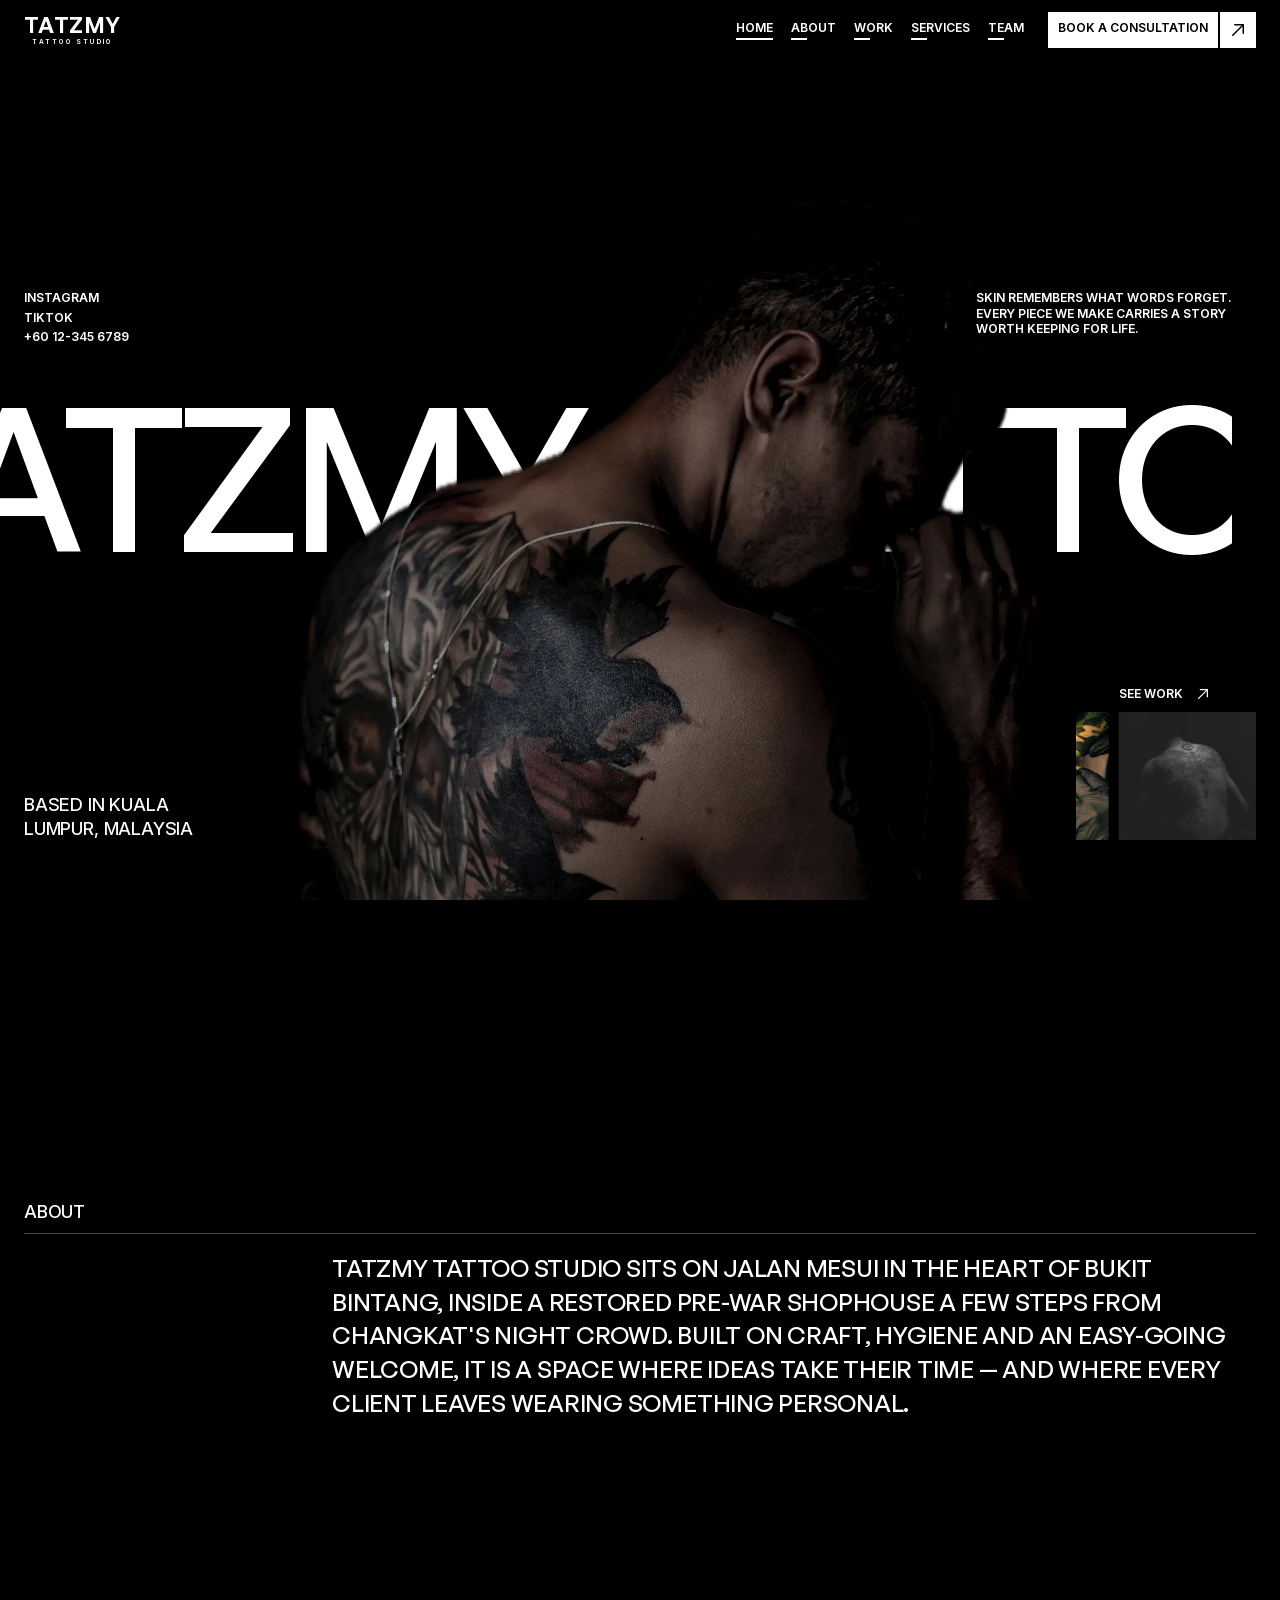
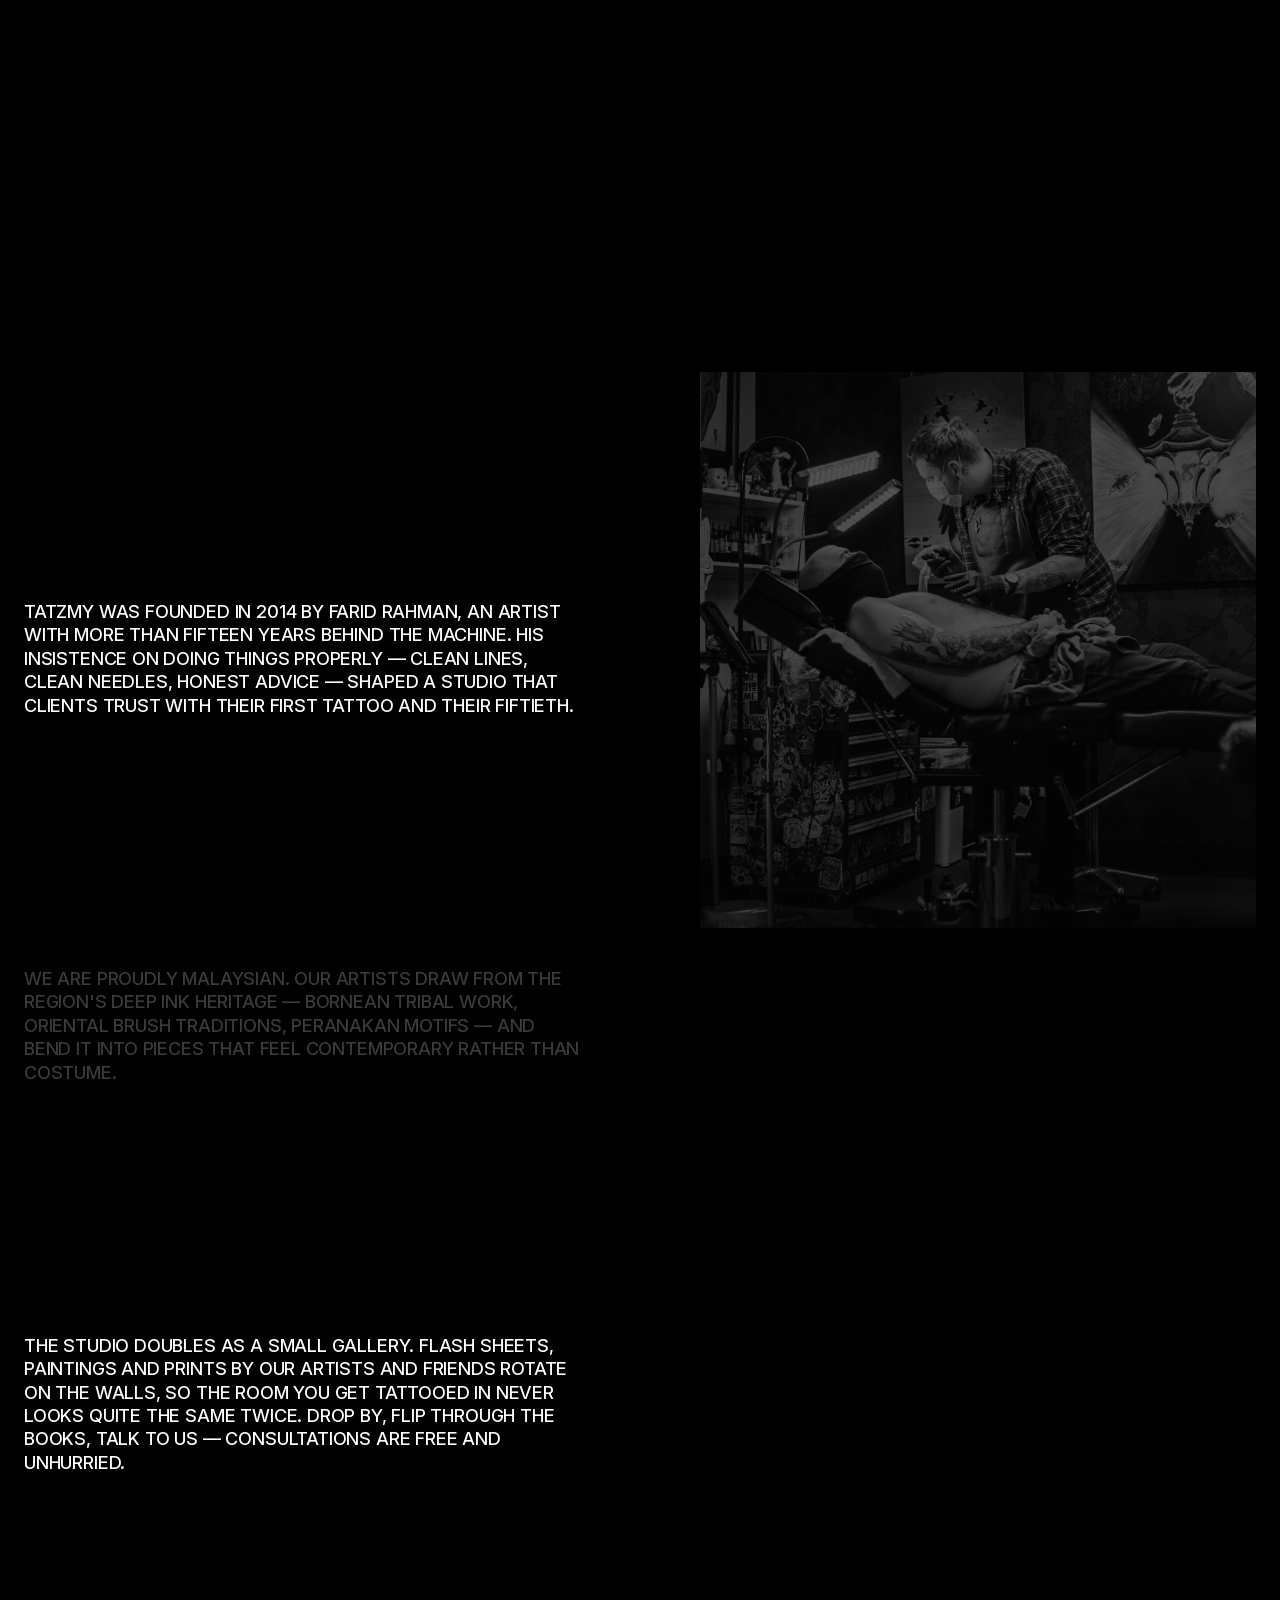
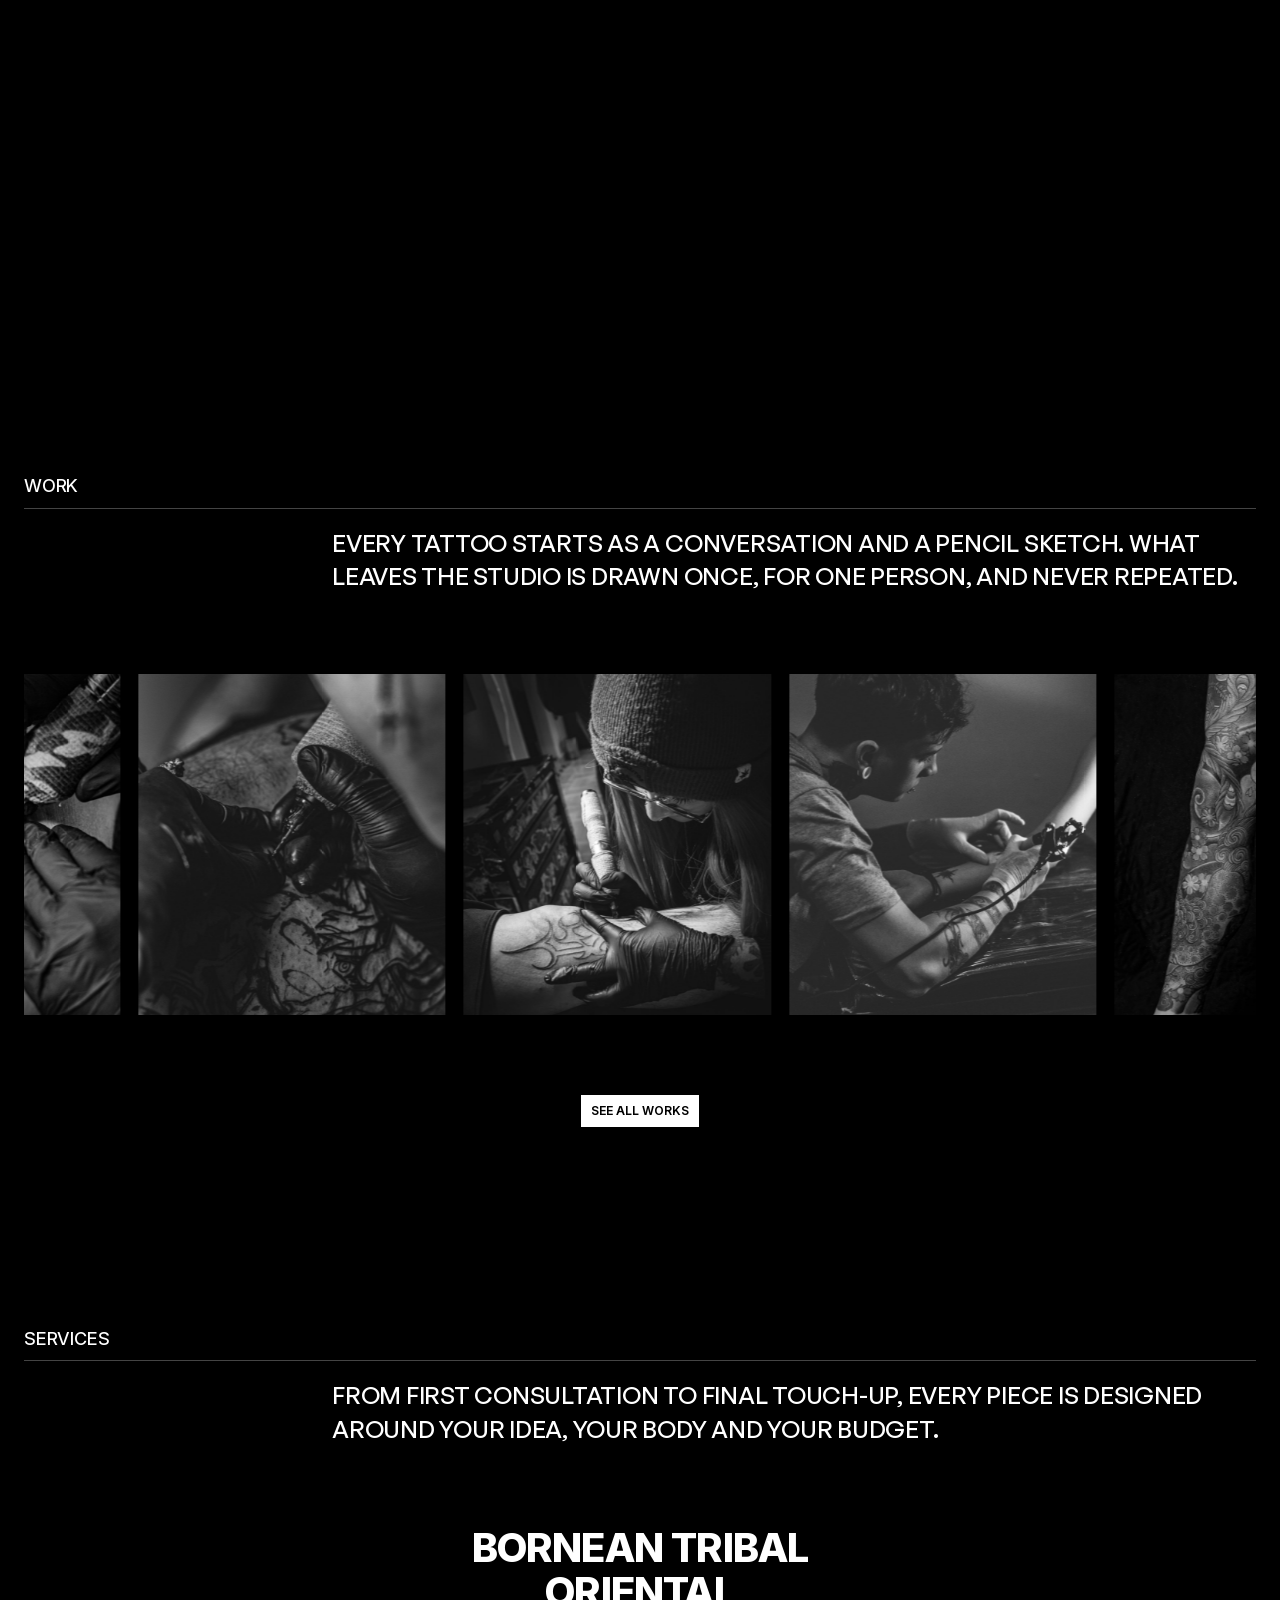
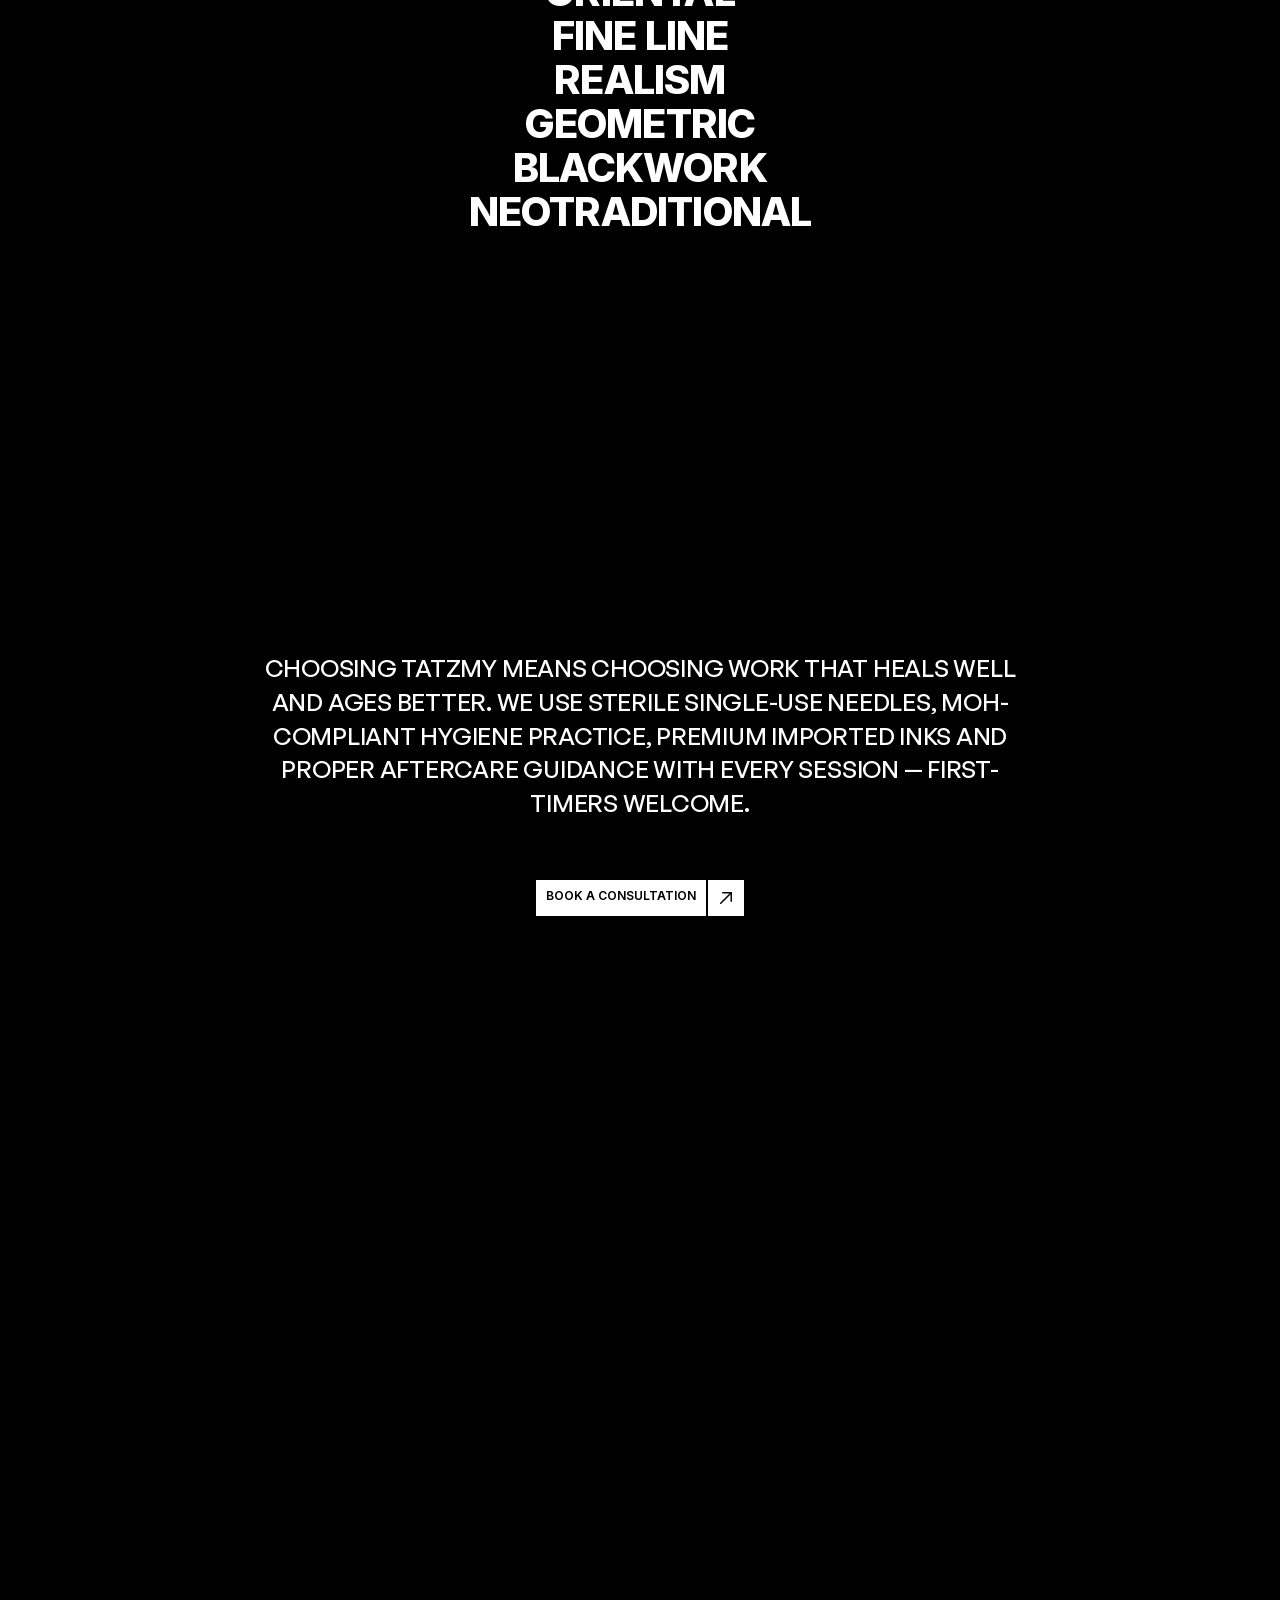
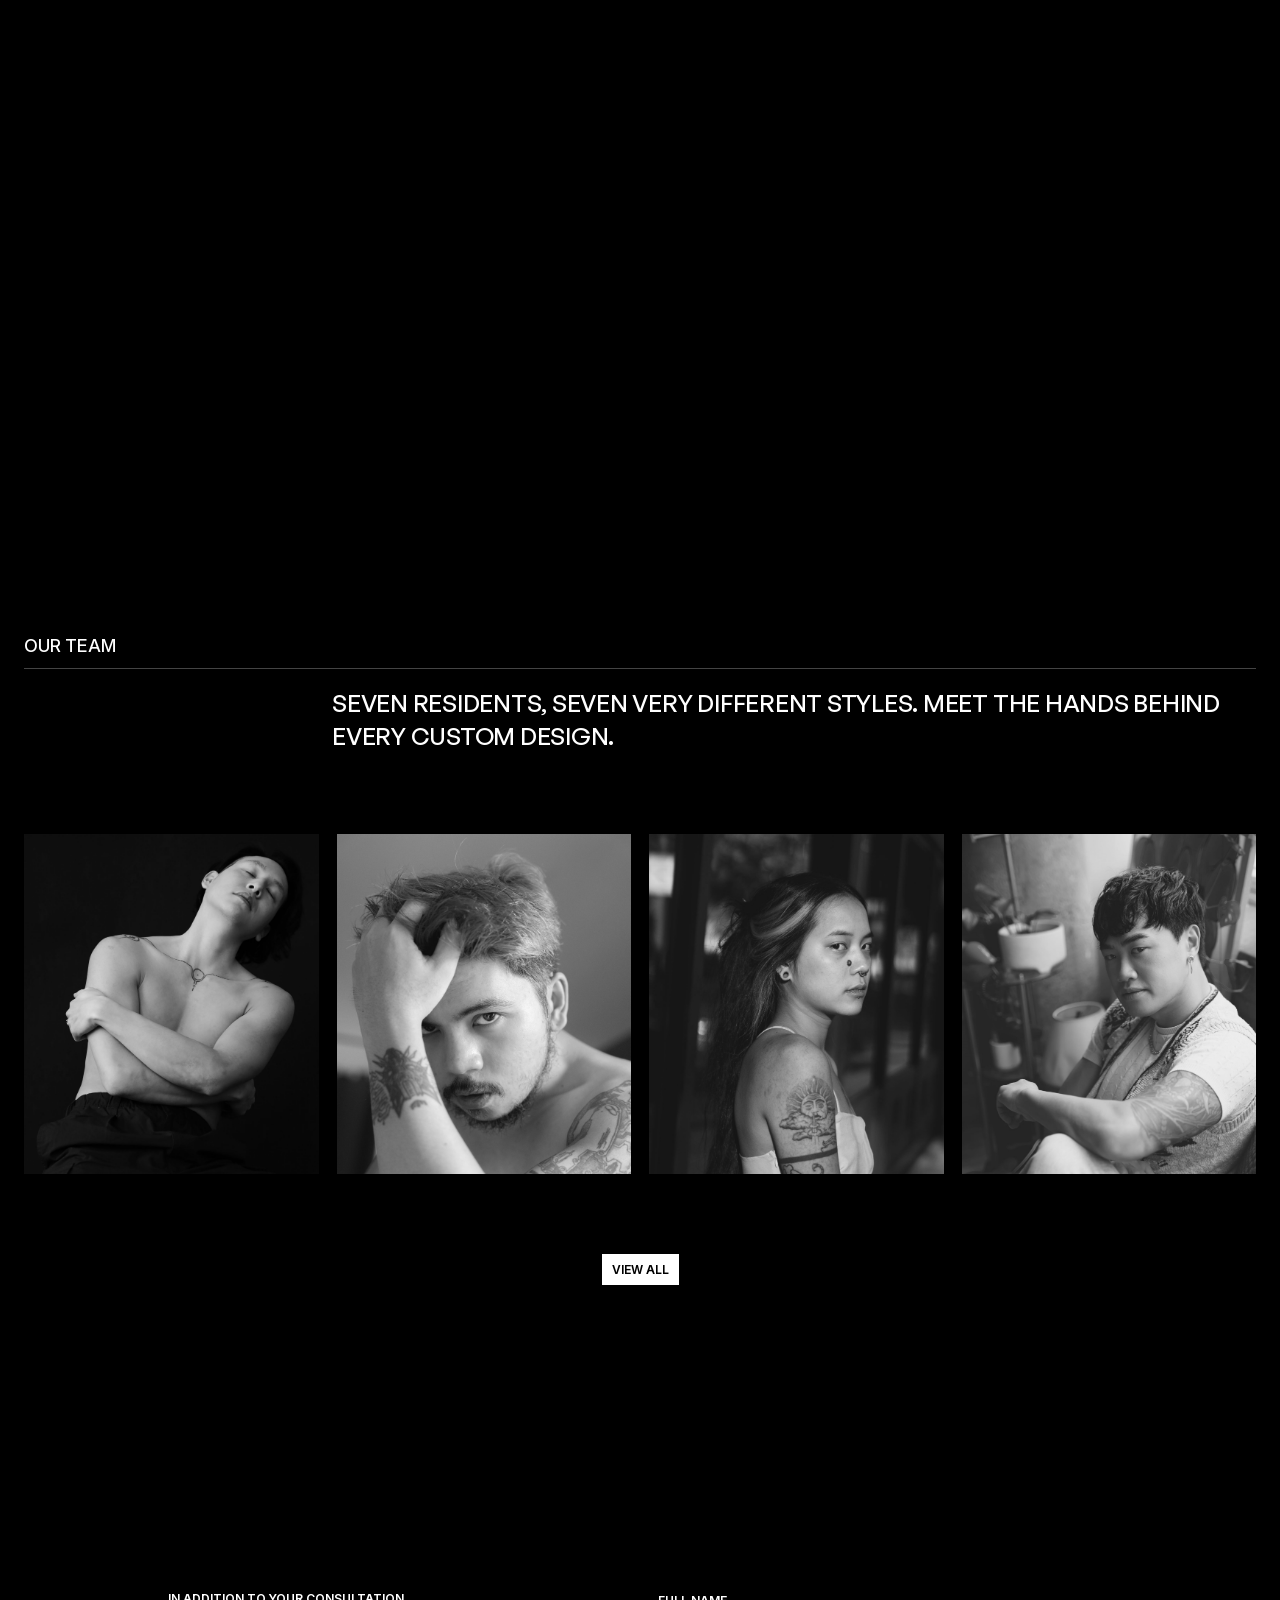
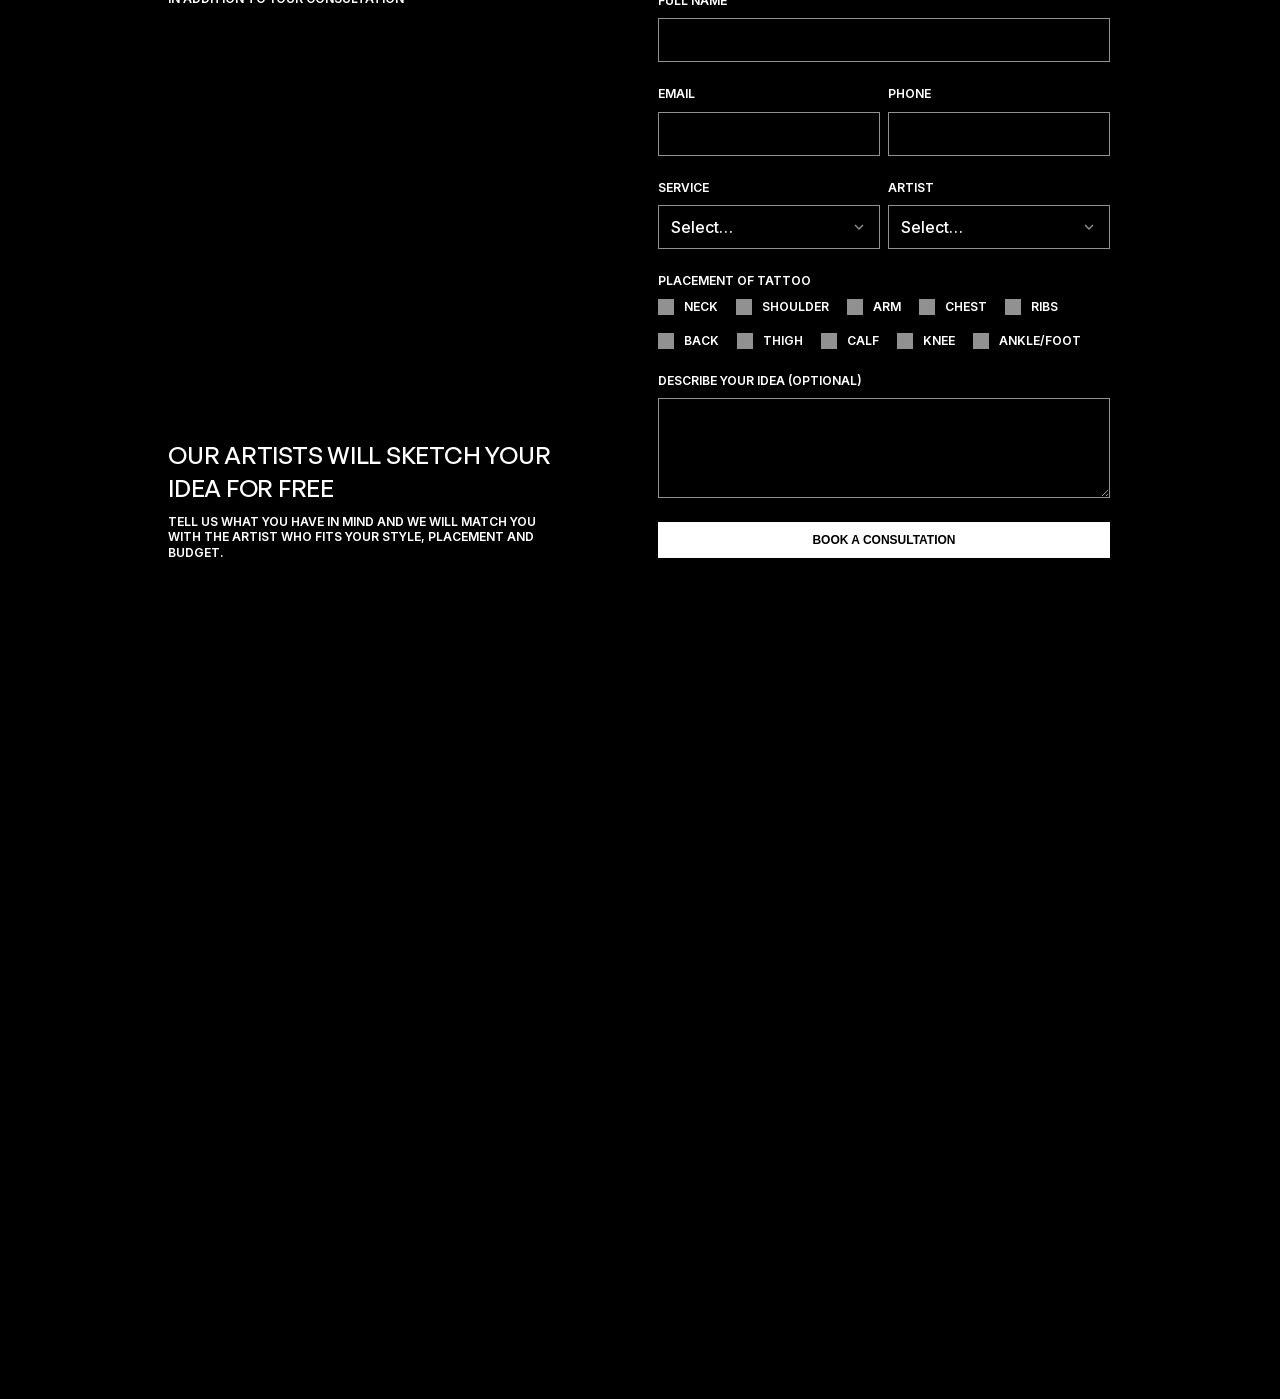
==== index.html @ 271d6418 "TatzMy Tattoo Studio — multi-page static site Dark editorial site for a KL tattoo studio: home with " ====
<!DOCTYPE html>
<html lang="en">
<head>
<meta charset="UTF-8">
<meta name="viewport" content="width=device-width, initial-scale=1">
<title>TatzMy Tattoo Studio — Custom Tattoos in Kuala Lumpur</title>
<meta name="description" content="TatzMy is a custom tattoo studio in Bukit Bintang, Kuala Lumpur. Bornean tribal, oriental, fine line, realism and blackwork by Malaysia's finest artists.">
<link rel="icon" href="data:image/svg+xml,<svg xmlns='http://www.w3.org/2000/svg' viewBox='0 0 32 32'><rect width='32' height='32' fill='black'/><text x='16' y='22' font-family='Arial' font-size='14' font-weight='bold' fill='white' text-anchor='middle'>TZ</text></svg>">
<link rel="stylesheet" href="assets/css/style.css">
</head>
<body>

<header class="site-header">
  <div class="bar"><div class="container">
    <a href="index.html" class="logo " aria-label="TatzMy home"><span class="word">Tatzmy</span><span class="sub">Tattoo Studio</span></a>
    <div class="header-right">
      <nav class="nav-links" aria-label="Main"><a href="index.html" class="nav-link" aria-current="page"><p class="t-label">Home</p><span class="dash"></span></a><a href="index.html#about-section" class="nav-link"><p class="t-label">About</p><span class="dash"></span></a><a href="work.html" class="nav-link"><p class="t-label">Work</p><span class="dash"></span></a><a href="index.html#services-section" class="nav-link"><p class="t-label">Services</p><span class="dash"></span></a><a href="team.html" class="nav-link"><p class="t-label">Team</p><span class="dash"></span></a></nav>
      <a href="index.html#book-consultation" class="btn-pill t-label"><span class="txt">Book a consultation</span><span class="ico"><svg viewBox="0 0 24 24" fill="none" stroke="currentColor" stroke-width="1.5" stroke-linecap="round" stroke-linejoin="round" class="a1"><path d="M17.25 15.25 L17.25 6.75 L8.75 6.75"/><path d="M17 7 L6.75 17.25"/></svg><svg viewBox="0 0 24 24" fill="none" stroke="currentColor" stroke-width="1.5" stroke-linecap="round" stroke-linejoin="round" class="a2"><path d="M17.25 15.25 L17.25 6.75 L8.75 6.75"/><path d="M17 7 L6.75 17.25"/></svg></span></a>
    </div>
    <button class="burger" aria-label="Menu"><span class="l1"></span><span class="l2"></span><span class="l3"></span></button>
  </div></div>
</header>
<div class="mobile-menu">
  <div>
    <div class="group"><p class="t-meta">Menu</p><a class="big" href="index.html">Home</a><a class="big" href="index.html#about-section">About</a><a class="big" href="work.html">Work</a><a class="big" href="index.html#services-section">Services</a><a class="big" href="team.html">Team</a></div>
    <div class="group"><p class="t-meta">Social</p>
      <a class="big" href="https://instagram.com/tatzmy" target="_blank" rel="noopener">Instagram</a>
      <a class="big" href="https://tiktok.com/@tatzmy" target="_blank" rel="noopener">TikTok</a>
      <a class="big" href="https://facebook.com/tatzmy" target="_blank" rel="noopener">Facebook</a>
    </div>
  </div>
  <a href="index.html#book-consultation" class="btn-pill t-label"><span class="txt">Book a consultation</span><span class="ico"><svg viewBox="0 0 24 24" fill="none" stroke="currentColor" stroke-width="1.5" stroke-linecap="round" stroke-linejoin="round" class="a1"><path d="M17.25 15.25 L17.25 6.75 L8.75 6.75"/><path d="M17 7 L6.75 17.25"/></svg><svg viewBox="0 0 24 24" fill="none" stroke="currentColor" stroke-width="1.5" stroke-linecap="round" stroke-linejoin="round" class="a2"><path d="M17.25 15.25 L17.25 6.75 L8.75 6.75"/><path d="M17 7 L6.75 17.25"/></svg></span></a>
</div>
<div class="page">

<div class="intro" aria-hidden="true">
  <div class="curtain"></div>
  <div class="logo-window"><div class="logo-slide">
    <span class="logo"><span class="word">Tatzmy</span><span class="sub">Tattoo Studio</span></span>
  </div></div>
</div>

<header class="hero">
  <div class="container">
    <div class="top-block">
      <div class="top-row">
        <div class="socials">
          <a class="t-label underline-link" href="https://instagram.com/tatzmy" target="_blank" rel="noopener">Instagram</a>
          <a class="t-label underline-link" href="https://tiktok.com/@tatzmy" target="_blank" rel="noopener">TikTok</a>
          <a class="t-label underline-link" href="tel:+60123456789">+60 12-345 6789</a>
        </div>
        <p class="quote t-label">Skin remembers what words forget. Every piece we make carries a story worth keeping for life.</p>
      </div>
      <div class="hero-title ticker" data-marquee data-speed="60">
        <div class="track"><h1 class="t-display">Tatzmy&ensp;tattoo&ensp;studio&ensp;&ensp;</h1></div>
      </div>
    </div>
    <div class="hero-photo"><img src="assets/img/hero-cutout.webp" alt="Full back-piece tattoo by TatzMy Tattoo Studio"></div>
    <div class="bottom-row">
      <p class="based t-body">Based in Kuala Lumpur, Malaysia</p>
      <div class="see-work">
        <a href="work.html" class="lbl t-label">See work <svg viewBox="0 0 24 24" fill="none" stroke="currentColor" stroke-width="1.5" stroke-linecap="round" stroke-linejoin="round" class=""><path d="M17.25 15.25 L17.25 6.75 L8.75 6.75"/><path d="M17 7 L6.75 17.25"/></svg></a>
        <div class="mini-marquee ticker" data-marquee data-speed="40">
          <div class="track"><img src="assets/img/work-01.jpg" alt="Tattoo work by TatzMy artists"><img src="assets/img/work-23.jpg" alt="Tattoo work by TatzMy artists"><img src="assets/img/work-11.jpg" alt="Tattoo work by TatzMy artists"><img src="assets/img/work-22.jpg" alt="Tattoo work by TatzMy artists"></div>
        </div>
      </div>
    </div>
  </div>
</header>

<section class="section about-lead" id="about-section">
  <div class="inner">
    <div class="sec-head appear"><div class="lbl-row"><h2 class="t-body">About</h2></div><div class="sub-row"><p class="t-sub sub">TatzMy Tattoo Studio sits on Jalan Mesui in the heart of Bukit Bintang, inside a restored pre-war shophouse a few steps from Changkat's night crowd. Built on craft, hygiene and an easy-going welcome, it is a space where ideas take their time — and where every client leaves wearing something personal.</p></div></div>
  </div>
</section>

<section class="section about-2">
  <div class="inner">
    <div class="text-col"><p class="t-body">TatzMy was founded in 2014 by Farid Rahman, an artist with more than fifteen years behind the machine. His insistence on doing things properly — clean lines, clean needles, honest advice — shaped a studio that clients trust with their first tattoo and their fiftieth.</p><p class="t-body">We are proudly Malaysian. Our artists draw from the region's deep ink heritage — Bornean tribal work, oriental brush traditions, Peranakan motifs — and bend it into pieces that feel contemporary rather than costume.</p><p class="t-body">The studio doubles as a small gallery. Flash sheets, paintings and prints by our artists and friends rotate on the walls, so the room you get tattooed in never looks quite the same twice. Drop by, flip through the books, talk to us — consultations are free and unhurried.</p></div>
    <div class="img-col"><div class="img-sticky"><div class="frame"><img src="assets/img/studio-neon.jpg" alt="Inside TatzMy studio" loading="lazy"><img src="assets/img/studio-session.jpg" alt="Inside TatzMy studio" loading="lazy"><img src="assets/img/studio-wide.jpg" alt="Inside TatzMy studio" loading="lazy"></div></div></div>
  </div>
</section>

<section class="section work-strip">
  <div class="inner">
    <div class="sec-head appear"><div class="lbl-row"><h2 class="t-body">Work</h2></div><div class="sub-row"><p class="t-sub sub">Every tattoo starts as a conversation and a pencil sketch. What leaves the studio is drawn once, for one person, and never repeated.</p></div></div>
  </div>
  <div class="strip-ticker ticker" data-marquee data-speed="80" data-pause>
    <div class="track"><figure><img src="assets/img/work-01.jpg" alt="Custom tattoo by TatzMy" loading="lazy"></figure><figure><img src="assets/img/work-02.jpg" alt="Custom tattoo by TatzMy" loading="lazy"></figure><figure><img src="assets/img/work-03.jpg" alt="Custom tattoo by TatzMy" loading="lazy"></figure><figure><img src="assets/img/work-11.jpg" alt="Custom tattoo by TatzMy" loading="lazy"></figure><figure><img src="assets/img/work-22.jpg" alt="Custom tattoo by TatzMy" loading="lazy"></figure><figure><img src="assets/img/work-05.jpg" alt="Custom tattoo by TatzMy" loading="lazy"></figure><figure><img src="assets/img/work-12.jpg" alt="Custom tattoo by TatzMy" loading="lazy"></figure><figure><img src="assets/img/work-08.jpg" alt="Custom tattoo by TatzMy" loading="lazy"></figure><figure><img src="assets/img/work-25.jpg" alt="Custom tattoo by TatzMy" loading="lazy"></figure><figure><img src="assets/img/work-20.jpg" alt="Custom tattoo by TatzMy" loading="lazy"></figure></div>
  </div>
  <div class="center-cta appear"><a href="work.html" class="btn-pill t-label"><span class="txt">See all works</span></a></div>
</section>

<section class="section" id="services-section">
  <div class="inner">
    <div class="sec-head appear"><div class="lbl-row"><h2 class="t-body">Services</h2></div><div class="sub-row"><p class="t-sub sub">From first consultation to final touch-up, every piece is designed around your idea, your body and your budget.</p></div></div>
    <div class="services-stack appear"><div class="service-row"><span class="name">Bornean Tribal</span><img class="hover-img" src="assets/img/work-01.jpg" alt="" loading="lazy"></div><div class="service-row"><span class="name">Oriental</span><img class="hover-img" src="assets/img/work-23.jpg" alt="" loading="lazy"></div><div class="service-row"><span class="name">Fine Line</span><img class="hover-img" src="assets/img/work-07.jpg" alt="" loading="lazy"></div><div class="service-row"><span class="name">Realism</span><img class="hover-img" src="assets/img/work-04.jpg" alt="" loading="lazy"></div><div class="service-row"><span class="name">Geometric</span><img class="hover-img" src="assets/img/work-09.jpg" alt="" loading="lazy"></div><div class="service-row"><span class="name">Blackwork</span><img class="hover-img" src="assets/img/work-14.jpg" alt="" loading="lazy"></div><div class="service-row"><span class="name">Neotraditional</span><img class="hover-img" src="assets/img/work-22.jpg" alt="" loading="lazy"></div></div>
  </div>
</section>

<section class="cta-scroll">
  <div class="pin">
    <div class="whiteframe"></div>
    <div class="frame">
      <p class="t-sub">Choosing TatzMy means choosing work that heals well and ages better. We use sterile single-use needles, MOH-compliant hygiene practice, premium imported inks and proper aftercare guidance with every session — first-timers welcome.</p>
      <a href="index.html#book-consultation" class="btn-pill t-label"><span class="txt">Book a consultation</span><span class="ico"><svg viewBox="0 0 24 24" fill="none" stroke="currentColor" stroke-width="1.5" stroke-linecap="round" stroke-linejoin="round" class="a1"><path d="M17.25 15.25 L17.25 6.75 L8.75 6.75"/><path d="M17 7 L6.75 17.25"/></svg><svg viewBox="0 0 24 24" fill="none" stroke="currentColor" stroke-width="1.5" stroke-linecap="round" stroke-linejoin="round" class="a2"><path d="M17.25 15.25 L17.25 6.75 L8.75 6.75"/><path d="M17 7 L6.75 17.25"/></svg></span></a>
    </div>
  </div>
  <div class="cta-trigger"></div>
</section>

<section class="section" style="padding-bottom:140px">
  <div class="inner">
    <div class="sec-head appear"><div class="lbl-row"><h2 class="t-body">Our team</h2></div><div class="sub-row"><p class="t-sub sub">Seven residents, seven very different styles. Meet the hands behind every custom design.</p></div></div>
    <div class="team-home-grid appear"><a href="team/farid/index.html" class="team-card ">
  <span class="ph"><img src="assets/img/portrait-farid.jpg" alt="Farid — tattoo artist at TatzMy" style="object-position:50% 30%" loading="lazy"></span>
  <span class="nm"><p class="t-label">Farid</p><svg viewBox="0 0 24 24" fill="none" stroke="currentColor" stroke-width="1.5" stroke-linecap="round" stroke-linejoin="round" class=""><path d="M17.25 15.25 L17.25 6.75 L8.75 6.75"/><path d="M17 7 L6.75 17.25"/></svg></span>
</a><a href="team/junhao/index.html" class="team-card ">
  <span class="ph"><img src="assets/img/portrait-junhao.jpg" alt="Jun Hao — tattoo artist at TatzMy" style="object-position:50% 28%" loading="lazy"></span>
  <span class="nm"><p class="t-label">Jun Hao</p><svg viewBox="0 0 24 24" fill="none" stroke="currentColor" stroke-width="1.5" stroke-linecap="round" stroke-linejoin="round" class=""><path d="M17.25 15.25 L17.25 6.75 L8.75 6.75"/><path d="M17 7 L6.75 17.25"/></svg></span>
</a><a href="team/aisyah/index.html" class="team-card ">
  <span class="ph"><img src="assets/img/portrait-aisyah.jpg" alt="Aisyah — tattoo artist at TatzMy" style="object-position:50% 25%" loading="lazy"></span>
  <span class="nm"><p class="t-label">Aisyah</p><svg viewBox="0 0 24 24" fill="none" stroke="currentColor" stroke-width="1.5" stroke-linecap="round" stroke-linejoin="round" class=""><path d="M17.25 15.25 L17.25 6.75 L8.75 6.75"/><path d="M17 7 L6.75 17.25"/></svg></span>
</a><a href="team/weiming/index.html" class="team-card ">
  <span class="ph"><img src="assets/img/portrait-weiming.jpg" alt="Wei Ming — tattoo artist at TatzMy" style="object-position:50% 30%" loading="lazy"></span>
  <span class="nm"><p class="t-label">Wei Ming</p><svg viewBox="0 0 24 24" fill="none" stroke="currentColor" stroke-width="1.5" stroke-linecap="round" stroke-linejoin="round" class=""><path d="M17.25 15.25 L17.25 6.75 L8.75 6.75"/><path d="M17 7 L6.75 17.25"/></svg></span>
</a></div>
    <div class="center-cta appear"><a href="team.html" class="btn-pill t-label"><span class="txt">View all</span></a></div>
  </div>
</section>


<section class="section booking" id="book-consultation">
  <div class="bgvid"><video autoplay muted loop playsinline src="assets/video/booking.mp4"></video></div>
  <div class="panel">
    <div class="content">
      <video autoplay muted loop playsinline src="assets/video/booking.mp4"></video>
      <div class="txt">
        <p class="t-label">In addition to your consultation</p>
        <div class="bottom">
          <p class="t-sub">Our artists will sketch your idea for free</p>
          <p class="t-label">Tell us what you have in mind and we will match you with the artist who fits your style, placement and budget.</p>
        </div>
      </div>
    </div>
    <form novalidate>
      <div class="fld"><label class="t-label" for="f-name">Full name</label>
        <input id="f-name" type="text" name="name" required></div>
      <div class="row2">
        <div class="fld"><label class="t-label" for="f-email">Email</label>
          <input id="f-email" type="email" name="email" required></div>
        <div class="fld"><label class="t-label" for="f-phone">Phone</label>
          <input id="f-phone" type="tel" name="phone" required></div>
      </div>
      <div class="row2">
        <div class="fld"><label class="t-label" for="f-service">Service</label>
          <select id="f-service" name="service" required>
            <option value="" disabled selected>Select…</option><option>Bornean Tribal</option><option>Oriental</option><option>Fine Line</option><option>Realism</option><option>Geometric</option><option>Blackwork</option><option>Neotraditional</option>
          </select></div>
        <div class="fld"><label class="t-label" for="f-artist">Artist</label>
          <select id="f-artist" name="artist">
            <option value="" disabled selected>Select…</option><option>Farid</option><option>Jun Hao</option><option>Aisyah</option><option>Wei Ming</option><option>Danial</option><option>Mei Lin</option><option>Arjun</option>
          </select></div>
      </div>
      <div class="fld"><span class="t-label">Placement of tattoo</span>
        <div class="chips"><label class="t-label"><input type="checkbox" name="placement" value="Neck">Neck</label><label class="t-label"><input type="checkbox" name="placement" value="Shoulder">Shoulder</label><label class="t-label"><input type="checkbox" name="placement" value="Arm">Arm</label><label class="t-label"><input type="checkbox" name="placement" value="Chest">Chest</label><label class="t-label"><input type="checkbox" name="placement" value="Ribs">Ribs</label><label class="t-label"><input type="checkbox" name="placement" value="Back">Back</label><label class="t-label"><input type="checkbox" name="placement" value="Thigh">Thigh</label><label class="t-label"><input type="checkbox" name="placement" value="Calf">Calf</label><label class="t-label"><input type="checkbox" name="placement" value="Knee">Knee</label><label class="t-label"><input type="checkbox" name="placement" value="Ankle/Foot">Ankle/Foot</label></div></div>
      <div class="fld"><label class="t-label" for="f-idea">Describe your idea (optional)</label>
        <textarea id="f-idea" name="idea"></textarea></div>
      <div class="hp" aria-hidden="true"><input type="text" name="website" tabindex="-1" autocomplete="off"></div>
      <button type="submit" class="t-label">Book a consultation</button>
    </form>
  </div>
</section>

</div>

<footer class="site-footer">
  <div class="container">
    <div class="footer-cols">
      <div class="footer-col"><p class="t-meta">Navigation</p><div class="links">
        <a href="index.html" class="t-label underline-link">Home</a>
        <a href="index.html#about-section" class="t-label underline-link">About</a>
        <a href="work.html" class="t-label underline-link">Work</a>
        <a href="index.html#services-section" class="t-label underline-link">Services</a>
        <a href="team.html" class="t-label underline-link">Team</a>
        <a href="404.html" class="t-label underline-link">404</a>
      </div></div>
      <div class="footer-col"><p class="t-meta">Social media</p><div class="links">
        <a href="https://instagram.com/tatzmy" class="t-label underline-link" target="_blank" rel="noopener">Instagram</a>
        <a href="https://tiktok.com/@tatzmy" class="t-label underline-link" target="_blank" rel="noopener">TikTok</a>
        <a href="https://facebook.com/tatzmy" class="t-label underline-link" target="_blank" rel="noopener">Facebook</a>
      </div></div>
      <div class="footer-col"><p class="t-meta">Contact</p><div class="links">
        <a href="mailto:hello@tatzmy.my" class="t-label underline-link">hello@tatzmy.my</a>
        <a href="tel:+60123456789" class="t-label underline-link">+60 12-345 6789</a>
        <a href="https://maps.google.com/?q=Jalan+Mesui+Bukit+Bintang+Kuala+Lumpur" class="t-label underline-link" target="_blank" rel="noopener">Find the studio</a>
      </div></div>
      <div class="footer-col"><p class="t-meta">Take a seat</p>
        <a href="index.html#book-consultation" class="btn-pill t-label"><span class="txt">Book a consultation</span><span class="ico"><svg viewBox="0 0 24 24" fill="none" stroke="currentColor" stroke-width="1.5" stroke-linecap="round" stroke-linejoin="round" class="a1"><path d="M17.25 15.25 L17.25 6.75 L8.75 6.75"/><path d="M17 7 L6.75 17.25"/></svg><svg viewBox="0 0 24 24" fill="none" stroke="currentColor" stroke-width="1.5" stroke-linecap="round" stroke-linejoin="round" class="a2"><path d="M17.25 15.25 L17.25 6.75 L8.75 6.75"/><path d="M17 7 L6.75 17.25"/></svg></span></a>
      </div>
    </div>
    <div class="footer-logo-ticker ticker" data-marquee data-speed="70">
      <div class="track"><h1 class="t-display">Tatzmy&ensp;tattoo&ensp;studio&ensp;—&ensp;</h1></div>
    </div>
    <div class="footer-meta">
      <div class="col"><p class="t-meta">Tatzmy 2026&copy;</p><p class="t-meta">All rights reserved</p></div>
      <div class="col"><p class="t-meta">Custom tattoos&nbsp;&middot;&nbsp;Walk-ins by luck, bookings by design</p></div>
      <p class="t-meta addr">12-2, Jalan Mesui,<br>Bukit Bintang,<br>50200 Kuala Lumpur</p>
    </div>
  </div>
</footer>
<script src="assets/js/main.js"></script>
</body>
</html>
---- assets/css/style.css ----
/* ============================================================
   TATZMY TATTOO STUDIO — design system
   Monochrome editorial system: #000 canvas, #fff type,
   General Sans (display) + Inter (labels/body).
   Breakpoints: desktop ≥1200 / tablet 810–1199.98 / phone ≤809.98
   ============================================================ */

/* ---------- fonts ---------- */
@font-face {
  font-family: 'General Sans';
  src: url('../fonts/GeneralSans-Variable.woff2') format('woff2');
  font-weight: 200 700;
  font-display: swap;
}
@font-face {
  font-family: 'Inter Var';
  src: url('../fonts/InterVariable.woff2') format('woff2');
  font-weight: 100 900;
  font-display: swap;
}

/* ---------- tokens ---------- */
:root {
  --black: #000;
  --white: #fff;
  --grey-border: #444;
  --grey-input: #919191;
  --grey-meta: #6d6d6d;
  --grey-dark-text: #3b3b3b;
  --gutter: 24px;
  --max-w: 1500px;
  --max-w-narrow: 1350px;
  --header-h: 60px;
  --footer-reveal: 674px;
  --ease-spring: cubic-bezier(.22, 1, .36, 1);
  --ease-overshoot: cubic-bezier(1, -0.1, 0, 1.26);
}

* { box-sizing: border-box; margin: 0; padding: 0; }
html { scrollbar-width: none; }
html::-webkit-scrollbar { display: none; }
html, body { background: var(--black); }
body {
  font-family: 'Inter Var', 'Inter', sans-serif;
  color: var(--white);
  -webkit-font-smoothing: antialiased;
  overflow-x: clip;
}
img, video { display: block; max-width: 100%; }
a { color: inherit; text-decoration: none; }
ul { list-style: none; }
::selection { background: var(--white); color: var(--black); }

/* page wrapper: sections ride above the fixed footer */
.page {
  position: relative;
  z-index: 1;
  background: var(--black);
  display: flex;
  flex-direction: column;
  min-height: 100vh;
  padding-bottom: var(--footer-reveal);
}
@media (max-width: 809.98px) { .page { padding-bottom: 0; } }

/* ---------- type presets ---------- */
.t-display {            /* giant ticker wordmark */
  font-family: 'General Sans', sans-serif;
  font-weight: 500;
  font-size: 200px;
  line-height: 1.1;
  letter-spacing: -0.05em;
  text-transform: uppercase;
  color: var(--white);
  white-space: nowrap;
}
.t-hero {               /* page-title h2: Work / Team / artist name */
  font-family: 'General Sans', sans-serif;
  font-weight: 500;
  font-size: 180px;
  line-height: 1.1;
  letter-spacing: -0.05em;
  text-transform: uppercase;
  text-align: center;
  color: var(--white);
}
.t-label {              /* 12px micro label — nav, buttons, form labels */
  font-size: 12px;
  line-height: 1.3;
  font-weight: 620;
  font-variation-settings: 'opsz' 18;
  letter-spacing: 0;
  text-transform: uppercase;
}
.t-body {               /* 18px uppercase body */
  font-size: 18px;
  line-height: 1.3;
  font-weight: 480;
  letter-spacing: -0.01em;
  text-transform: uppercase;
}
.t-sub {                /* 24px General Sans subhead */
  font-family: 'General Sans', sans-serif;
  font-weight: 500;
  font-size: 24px;
  line-height: 1.4;
  letter-spacing: -0.01em;
  text-transform: uppercase;
}
.t-section {            /* 40px Inter 800 section heading */
  font-size: 40px;
  line-height: 1;
  font-weight: 800;
  font-variation-settings: 'opsz' 18;
  letter-spacing: -0.02em;
  text-transform: uppercase;
}
.t-meta {               /* 10px grey fine print */
  font-size: 10px;
  line-height: 1.3;
  font-weight: 620;
  text-transform: uppercase;
  color: var(--grey-meta);
}
@media (max-width: 1199.98px) {
  .t-display { font-size: 140px; }
  .t-hero { font-size: 128px; }
  .t-label { line-height: 1.2; }
  .t-body { font-size: 16px; }
  .t-sub { font-size: 22px; }
  .t-section { font-size: 32px; }
}
@media (max-width: 809.98px) {
  .t-display { font-size: 108px; }
  .t-hero { font-size: 60px; }
  .t-label { font-size: 10px; line-height: 1.2; }
  .t-body { font-size: 14px; }
  .t-sub { font-size: 16px; }
  .t-section { font-size: 28px; }
}

/* ============================================================
   HEADER
   ============================================================ */
.site-header {
  position: fixed;
  top: 0; left: 0;
  width: 100%;
  z-index: 5;
  mix-blend-mode: difference;
  opacity: 0;
  transform: translateY(-92px);
  animation: header-in 1.4s var(--ease-spring) 0.4s forwards;
}
@keyframes header-in { to { opacity: 1; transform: translateY(0); } }
.site-header .bar {
  height: var(--header-h);
  display: flex;
  align-items: center;
}
.site-header .container {
  width: 100%;
  max-width: var(--max-w);
  margin: 0 auto;
  padding: 0 var(--gutter);
  display: flex;
  align-items: center;
  justify-content: space-between;
  gap: 24px;
}

/* logo — pure text wordmark */
.logo {
  display: flex;
  flex-direction: column;
  align-items: center;
  line-height: 1;
  color: var(--white);
  flex-shrink: 0;
}
.logo .word {
  font-family: 'General Sans', sans-serif;
  font-weight: 600;
  font-size: 22px;
  letter-spacing: 0.02em;
  text-transform: uppercase;
}
.logo .sub {
  font-size: 6.5px;
  font-weight: 640;
  letter-spacing: 0.34em;
  text-transform: uppercase;
  margin-top: 3px;
  white-space: nowrap;
}

.header-right { display: flex; align-items: center; gap: 24px; }
.nav-links { display: flex; align-items: center; gap: 18px; }

/* nav link: label + underline dash that grows on hover */
.nav-link { display: flex; flex-direction: column; cursor: pointer; }
.nav-link p { color: var(--white); }
.nav-link .dash {
  height: 2px; width: 16px;
  margin-top: 2px;
  background: var(--white);
  transition: width 0.45s var(--ease-spring);
}
.nav-link:hover .dash, .nav-link[aria-current] .dash { width: 100%; }

/* CTA pill: white text block + icon block, arrow swaps diagonally */
.btn-pill { display: inline-flex; gap: 2px; cursor: pointer; }
.btn-pill .txt {
  background: var(--white);
  color: var(--black);
  padding: 8px 10px;
}
.btn-pill .ico {
  background: var(--white);
  padding: 6px;
  position: relative;
  overflow: clip;
  display: flex;
}
.btn-pill .ico svg { width: 24px; height: 24px; display: block; color: var(--black); }
.btn-pill .ico .a2 { position: absolute; top: 6px; left: 6px; transform: translate(-30px, 30px); }
.btn-pill .ico .a1, .btn-pill .ico .a2 { transition: transform 0.45s var(--ease-spring); }
.btn-pill:hover .ico .a1 { transform: translate(30px, -30px); }
.btn-pill:hover .ico .a2 { transform: translate(0, 0); }

/* phone header */
.burger { display: none; }
@media (max-width: 809.98px) {
  .site-header { mix-blend-mode: normal; }
  .site-header .bar { background: var(--black); height: 58px; }
  .header-right { display: none; }
  .burger {
    display: block;
    position: relative;
    width: 34px; height: 34px;
    background: none; border: 0; cursor: pointer;
  }
  .burger span {
    position: absolute;
    height: 2px;
    background: var(--white);
    transition: all 0.4s var(--ease-spring);
  }
  .burger .l1 { width: 12px; top: 8px; right: 7px; }
  .burger .l2 { width: 20px; top: 16px; left: 7px; }
  .burger .l3 { width: 12px; bottom: 8px; left: 7px; }
  body.menu-open .burger .l1 { width: 20px; top: 16px; right: 7px; transform: rotate(45deg); }
  body.menu-open .burger .l2 { opacity: 0; }
  body.menu-open .burger .l3 { width: 20px; bottom: 16px; transform: rotate(-45deg); }
}

/* mobile menu panel */
.mobile-menu {
  position: fixed;
  top: 58px; right: 0; bottom: 0;
  width: 100%;
  background: var(--black);
  z-index: 4;
  display: none;
  flex-direction: column;
  justify-content: space-between;
  padding: 40px var(--gutter) 80px;
  transform: translateX(100%);
  transition: transform 0.45s var(--ease-spring);
}
@media (max-width: 809.98px) { .mobile-menu { display: flex; } }
body.menu-open .mobile-menu { transform: translateX(0); }
body.menu-open { overflow: hidden; }
.mobile-menu .group { display: flex; flex-direction: column; gap: 4px; margin-bottom: 24px; }
.mobile-menu .group .t-meta { margin-bottom: 8px; }
.mobile-menu a.big { font-size: 14px; font-weight: 620; text-transform: uppercase; line-height: 1.9; }

/* ============================================================
   INTRO OVERLAY (home only)
   ============================================================ */
.intro {
  position: fixed;
  inset: 0;
  z-index: 6;
  pointer-events: none;
}
.intro .curtain {
  position: absolute;
  inset: 0;
  background: var(--black);
  transition: transform 1s cubic-bezier(.76, 0, .24, 1);
}
.intro.lift .curtain { transform: translateY(-101%); }
.intro .logo-window {
  position: absolute;
  top: 50%; left: 50%;
  transform: translate(-50%, -50%);
  overflow: hidden;
}
.intro .logo-slide { transform: translateY(110%); transition: transform 0.9s var(--ease-spring); }
.intro.reveal .logo-slide { transform: translateY(0); }
.intro.exit .logo-slide { transform: translateY(-110%); transition-timing-function: cubic-bezier(.76, 0, .24, 1); }
.intro .logo .word { font-size: 44px; }
.intro .logo .sub { font-size: 12px; letter-spacing: 0.36em; margin-top: 6px; }

/* ============================================================
   HERO (home) — flat black, giant title ticker, portrait overlap
   ============================================================ */
.hero {
  position: sticky;
  top: 0;
  z-index: 1;
  min-height: 100vh;
  overflow: clip;
  background: var(--black);
  display: flex;
  flex-direction: column;
  justify-content: flex-end;
  align-items: center;
  padding: 160px var(--gutter) 60px;
}
.hero .container {
  position: relative;
  width: 100%;
  max-width: var(--max-w);
  height: 550px;
  display: flex;
  flex-direction: column;
  justify-content: space-between;
}
.hero .top-block { display: flex; flex-direction: column; gap: 20px; }
.hero .top-row {
  position: relative;
  z-index: 2;
  display: flex;
  justify-content: space-between;
  align-items: flex-start;
  gap: 40px;
}
.hero .socials { display: flex; flex-direction: column; gap: 4px; align-items: flex-start; }
.hero .quote { max-width: 280px; text-align: left; }
.hero-title { position: relative; z-index: 1; margin: 0 calc(-1 * var(--gutter)); }
.hero-photo {
  position: absolute;
  z-index: 1;
  pointer-events: none;
  bottom: -129px;
  left: 50%;
  transform: translateX(-50%);
  width: 72%;
  max-width: 1200px;
  height: 859px;
}
.hero-photo img {
  width: 100%; height: 100%;
  object-fit: cover;
  object-position: 50% 18%;
}
.hero .bottom-row {
  position: relative;
  z-index: 2;
  display: flex;
  justify-content: space-between;
  align-items: flex-end;
  gap: 24px;
}
.hero .based { max-width: 220px; }
.see-work { display: flex; flex-direction: column; gap: 8px; align-items: center; }
.see-work .lbl { display: flex; align-items: center; gap: 10px; }
.see-work .lbl svg { width: 20px; height: 20px; }
.see-work .mini-marquee {
  width: 180px;
  height: 128px;
  overflow: hidden;
}
.mini-marquee .track { display: flex; gap: 6px; height: 100%; width: max-content; }
.mini-marquee img { height: 128px; width: 138px; object-fit: cover; }
@media (max-width: 1199.98px) {
  .hero { padding: 120px var(--gutter) 24px; }
  .hero-photo { width: 94%; height: 829px; bottom: -132px; }
}
@media (max-width: 809.98px) {
  .hero { padding: 80px var(--gutter) 60px; justify-content: center; }
  .hero .container { height: auto; gap: 40px; }
  .hero .socials { display: none; }
  .hero .top-row { justify-content: flex-end; }
  .hero .quote { max-width: 234px; }
  .hero-photo { position: relative; inset: auto; transform: none; left: auto; width: 100%; height: 380px; margin: -20px 0; }
  .hero .bottom-row { flex-direction: column; align-items: flex-start; gap: 24px; }
  .see-work .mini-marquee { width: 135px; height: 107px; }
  .mini-marquee img { height: 107px; width: 107px; }
}

/* generic ticker */
.ticker { overflow: hidden; width: 100%; }
.ticker .track { display: flex; gap: 10px; width: max-content; will-change: transform; }

/* ============================================================
   SECTIONS — shared scaffolding
   ============================================================ */
.section {
  position: relative;
  z-index: 1;
  background: var(--black);
  width: 100%;
  padding: 100px var(--gutter);
}
@media (max-width: 809.98px) { .section { padding: 60px var(--gutter); } }
.section > .inner { max-width: var(--max-w); margin: 0 auto; }

/* section heading: bordered label row + right-aligned subhead */
.sec-head { display: flex; flex-direction: column; gap: 18px; margin-bottom: 80px; }
.sec-head .lbl-row {
  width: 100%;
  border-bottom: 1px solid var(--grey-border);
  padding-bottom: 10px;
}
.sec-head .sub-row { display: flex; justify-content: flex-end; }
.sec-head .sub { max-width: 924px; text-align: left; }
@media (max-width: 809.98px) { .sec-head { margin-bottom: 48px; } }

/* scroll-appear */
.appear { opacity: 0; transform: translateY(28px); transition: opacity .8s ease, transform .8s var(--ease-spring); }
.appear.in { opacity: 1; transform: none; }

/* ============================================================
   ABOUT (home)
   ============================================================ */
.about-lead { padding: 0 var(--gutter); }
.about-lead .inner {
  max-width: var(--max-w);
  height: 100vh;
  display: flex;
  flex-direction: column;
  justify-content: center;
}
.about-2 { padding: 0 var(--gutter) 100px; }
.about-2 .inner {
  max-width: var(--max-w-narrow);
  display: flex;
  gap: 120px;
  align-items: stretch;
}
.about-2 .text-col {
  flex: 1;
  display: flex;
  flex-direction: column;
  gap: 250px;
  padding: 400px 0;
}
.about-2 .text-col p { color: var(--grey-dark-text); transition: color 0.5s ease; }
.about-2 .text-col p.lit { color: var(--white); }
.about-2 .img-col { flex: 1; position: relative; }
.about-2 .img-sticky {
  position: sticky;
  top: 0;
  height: 100vh;
  display: flex;
  align-items: center;
}
.about-2 .img-sticky .frame {
  position: relative;
  width: 100%;
  aspect-ratio: 1;
  overflow: hidden;
  background: var(--black);
}
.about-2 .img-sticky img {
  position: absolute; inset: 0;
  width: 100%; height: 100%;
  object-fit: cover;
  filter: grayscale(1);
  opacity: 0;
  transition: opacity 0.5s ease;
}
.about-2 .img-sticky img.on { opacity: 0.35; }
@media (max-width: 809.98px) {
  .about-2 { padding: 0 var(--gutter) 60px; }
  .about-2 .inner { flex-direction: column; gap: 60px; }
  .about-2 .img-col { display: none; }
  .about-2 .text-col { gap: 22px; padding: 0; }
  .about-2 .text-col p { color: var(--white); }
}

/* ============================================================
   WORK STRIP (home) + WORK GRID (/work)
   ============================================================ */
.work-strip .strip-ticker .track { gap: 18px; }
.work-strip figure {
  flex-shrink: 0;
  width: 24vw;
  max-width: 355px;
  aspect-ratio: 0.9;
  overflow: hidden;
}
.work-strip img {
  width: 100%; height: 100%;
  object-fit: cover;
  filter: grayscale(1);
  transition: filter .5s ease;
}
.work-strip figure:hover img { filter: grayscale(0); }
@media (max-width: 809.98px) { .work-strip figure { width: 242px; } }
.center-cta { display: flex; justify-content: center; margin-top: 80px; }

.work-grid {
  display: grid;
  grid-template-columns: repeat(3, minmax(50px, 1fr));
  gap: 0;
}
@media (max-width: 1199.98px) { .work-grid { grid-template-columns: repeat(2, minmax(50px, 1fr)); } }
.work-card {
  position: relative;
  height: 527px;
  overflow: clip;
  display: flex;
  flex-direction: column;
  justify-content: flex-end;
  align-items: center;
  padding-bottom: 18px;
  cursor: pointer;
}
.work-card img {
  position: absolute; inset: 0;
  width: 100%; height: 100%;
  object-fit: cover;
}
.work-card .who {
  position: relative;
  z-index: 1;
  transform: translateY(60px);
  transition: transform .5s var(--ease-spring);
}
.work-card:hover .who { transform: translateY(-42px); }
@media (max-width: 809.98px) {
  .work-card { height: 264px; padding-bottom: 16px; }
  .work-card .who { transform: none; }
  .work-card:hover .who { transform: none; }
}

/* ============================================================
   SERVICES (home)
   ============================================================ */
.services-stack { display: flex; flex-direction: column; width: 100%; }
.service-row {
  position: relative;
  display: flex;
  justify-content: center;
  align-items: center;
  padding: 2px 0;
  cursor: default;
}
.service-row .name {
  position: relative;
  z-index: 1;
  mix-blend-mode: difference;
  font-size: 40px;
  line-height: 1;
  font-weight: 800;
  font-variation-settings: 'opsz' 18;
  letter-spacing: -0.02em;
  text-transform: uppercase;
  text-align: center;
  color: var(--white);
}
.service-row .hover-img {
  position: absolute;
  top: 50%;
  left: 71%;
  transform: translateY(-50%) scale(0.85);
  width: 156px;
  height: 214px;
  object-fit: cover;
  opacity: 0;
  transition: opacity .35s ease, transform .45s var(--ease-spring);
  pointer-events: none;
}
.service-row:hover .hover-img { opacity: 1; transform: translateY(-50%) scale(1); }
@media (max-width: 1199.98px) { .service-row .name { font-size: 32px; } }
@media (max-width: 809.98px) {
  .service-row .name { font-size: 28px; }
  .service-row { padding: 6px 0; }
  .service-row .hover-img { display: none; }
}

/* ============================================================
   CTA scroll section (home)
   ============================================================ */
/* white full-viewport takeover while pinned */
.cta-scroll { position: relative; z-index: 1; background: var(--black); padding: 0; }
.cta-scroll .pin {
  position: sticky;
  top: 0;
  min-height: 100vh;
  overflow: clip;
  display: flex;
  align-items: center;
  justify-content: center;
}
.cta-scroll .whiteframe {
  position: absolute;
  inset: 0;
  background: var(--white);
  opacity: 0;
  transition: opacity .6s cubic-bezier(.44, 0, .56, 1);
}
.cta-scroll .cta-trigger { height: 100vh; width: 100%; background: transparent; }
.cta-scroll .frame {
  position: relative;
  z-index: 1;
  width: 100%;
  max-width: 800px;
  padding: 0 var(--gutter);
  text-align: center;
  display: flex;
  flex-direction: column;
  align-items: center;
  gap: 60px;
}
.cta-scroll .frame .t-sub { transition: color .6s cubic-bezier(.44, 0, .56, 1); }
.cta-scroll .frame .btn-pill .txt,
.cta-scroll .frame .btn-pill .ico { transition: background .6s ease, color .6s ease; }
.cta-scroll.on .whiteframe { opacity: 1; }
.cta-scroll.on .frame .t-sub { color: var(--black); }
.cta-scroll.on .frame .btn-pill .txt,
.cta-scroll.on .frame .btn-pill .ico { background: var(--black); color: var(--white); }
.cta-scroll.on .frame .btn-pill .ico svg { color: var(--white); }

/* ============================================================
   TEAM (home marquee + /team grid + cards)
   ============================================================ */
.team-card {
  position: relative;
  display: flex;
  flex-direction: column;
  justify-content: flex-end;
  align-items: center;
  overflow: clip;
  cursor: pointer;
  height: 400px;
}
.team-card .ph {
  position: absolute; inset: 0;
  filter: grayscale(1);
  transition: filter .5s ease;
}
.team-card .ph img { width: 100%; height: 100%; object-fit: cover; }
.team-card .nm {
  position: relative;
  z-index: 1;
  display: flex;
  align-items: center;
  gap: 2px;
  transform: translateY(40px);
  transition: transform .5s var(--ease-spring);
  padding-bottom: 12px;
}
.team-card .nm svg { width: 16px; height: 16px; }
.team-card:hover .ph { filter: grayscale(0); }
.team-card:hover .nm { transform: translateY(0); }
@media (max-width: 809.98px) {
  .team-card .nm { transform: none; }
  .team-card .ph { filter: grayscale(1); }
}

/* home: 4-up grid, images stay grayscale on hover */
.team-home-grid {
  display: grid;
  grid-template-columns: repeat(4, minmax(50px, 1fr));
  gap: 18px;
}
.team-home-grid .team-card { height: 340px; }
.team-home-grid .team-card:hover .ph { filter: grayscale(1); }
@media (max-width: 1199.98px) {
  .team-home-grid { grid-template-columns: repeat(3, minmax(50px, 1fr)); }
  .team-home-grid .team-card { height: 360px; }
  .team-home-grid .team-card:nth-child(4) { display: none; }
}
@media (max-width: 809.98px) {
  .team-home-grid { display: flex; flex-direction: column; gap: 18px; }
  .team-home-grid .team-card { height: 328px; width: 100%; }
}

.team-grid {
  display: grid;
  grid-template-columns: repeat(3, minmax(50px, 1fr));
  gap: 20px 18px;
}
.team-grid .team-card { height: 400px; }
@media (max-width: 1199.98px) {
  .team-grid { grid-template-columns: repeat(2, minmax(50px, 1fr)); }
  .team-grid .team-card { height: 360px; }
}
@media (max-width: 809.98px) {
  .team-grid { display: flex; flex-direction: column; gap: 18px; }
  .team-grid .team-card { height: 328px; width: 100%; }
}

/* ============================================================
   PAGE HERO (work / team / artist)
   ============================================================ */
.page-hero {
  padding: 140px var(--gutter) 100px;
  display: flex;
  justify-content: center;
}
@media (max-width: 809.98px) { .page-hero { padding: 140px var(--gutter) 60px; } }
.page-hero h2 { opacity: 0; animation: fade-in .6s var(--ease-overshoot) forwards; }
@keyframes fade-in { to { opacity: 1; } }

/* ============================================================
   ARTIST DETAIL
   ============================================================ */
.artist-about .inner {
  max-width: var(--max-w-narrow);
  display: flex;
  gap: 60px;
  align-items: stretch;
}
.artist-about .brief {
  flex: 1 1 0;
  display: flex;
  flex-direction: column;
  justify-content: space-between;
  gap: 40px;
}
.artist-about .brief .bio { display: flex; flex-direction: column; gap: 32px; }
.artist-about .cta-row {
  display: flex;
  justify-content: space-between;
  align-items: center;
  gap: 24px;
}
.artist-about figure {
  flex: 1 1 0;
  height: 500px;
  overflow: hidden;
  position: relative;
}
.artist-about figure img {
  position: absolute; inset: 0;
  width: 100%; height: 100%;
  object-fit: cover;
}
@media (max-width: 809.98px) {
  .artist-about .inner { flex-direction: column; }
  .artist-about figure { width: 100%; flex: none; order: -1; }
}
.artist-work .inner { display: flex; flex-direction: column; gap: 80px; }
.artist-grid {
  display: grid;
  grid-template-columns: repeat(2, minmax(50px, 1fr));
  gap: 0;
}
.artist-grid figure { height: 527px; overflow: hidden; }
.artist-grid img { width: 100%; height: 100%; object-fit: cover; }
@media (max-width: 809.98px) { .artist-grid figure { height: 264px; } }
.prevnext {
  max-width: var(--max-w-narrow);
  margin: 0 auto;
  width: 100%;
  display: flex;
  justify-content: space-between;
  gap: 10px;
  padding: 0 0 0;
}
.underline-link { position: relative; }
.underline-link::after {
  content: '';
  position: absolute;
  left: 0; bottom: -3px;
  height: 1px; width: 0;
  background: var(--white);
  transition: width .4s var(--ease-spring);
}
.underline-link:hover::after { width: 100%; }

/* ============================================================
   BOOKING
   ============================================================ */
.booking {
  min-height: 100vh;
  display: flex;
  align-items: center;
  justify-content: center;
  overflow: clip;
}
.booking .bgvid {
  position: absolute; inset: 0;
  filter: grayscale(1);
}
.booking .bgvid video { width: 100%; height: 100%; object-fit: cover; }
.booking .panel {
  position: relative;
  z-index: 1;
  width: 100%;
  max-width: 1000px;
  display: flex;
  padding: 10px;
  background: rgba(0, 0, 0, 0.8);
  backdrop-filter: blur(20px);
  -webkit-backdrop-filter: blur(20px);
}
.booking .panel .content {
  position: relative;
  flex: 1 1 0;
  align-self: stretch;
  padding: 18px;
  overflow: hidden;
  display: flex;
}
.booking .panel .content video {
  position: absolute; inset: 0;
  width: 100%; height: 100%;
  object-fit: cover;
}
.booking .panel .content .txt {
  position: relative;
  z-index: 2;
  flex: 1;
  display: flex;
  flex-direction: column;
  justify-content: space-between;
  gap: 24px;
}
.booking .panel .content .bottom { display: flex; flex-direction: column; gap: 8px; max-width: 400px; }
.booking form {
  flex: 1 1 0;
  display: flex;
  flex-direction: column;
  gap: 24px;
  padding: 20px;
  overflow: hidden;
}
.booking .fld { display: flex; flex-direction: column; gap: 10px; flex: 1; }
.booking .row2 { display: flex; gap: 8px; }
.booking input[type=text], .booking input[type=email], .booking input[type=tel],
.booking select, .booking textarea {
  height: 44px;
  padding: 12px;
  background: transparent;
  border: 1px solid var(--grey-input);
  color: var(--white);
  font-family: 'Inter Var', sans-serif;
  font-size: 16px;
  font-weight: 500;
  line-height: 1.2;
  border-radius: 0;
  width: 100%;
  appearance: none;
  outline: none;
}
.booking textarea { height: auto; min-height: 100px; resize: vertical; }
.booking ::placeholder { color: var(--white); opacity: 1; }
.booking input:focus, .booking select:focus, .booking textarea:focus { border: 2px solid var(--white); padding: 11px; }
.booking select { background-image: url("data:image/svg+xml,%3Csvg xmlns='http://www.w3.org/2000/svg' width='16' height='16' viewBox='0 0 24 24' fill='none' stroke='%23919191' stroke-width='2'%3E%3Cpath d='M6 9l6 6 6-6'/%3E%3C/svg%3E"); background-repeat: no-repeat; background-position: right 12px center; }
.booking select option { color: var(--black); background: var(--white); }
.booking select:invalid { color: var(--white); }
.chips { display: flex; flex-wrap: wrap; gap: 18px; }
.chips label { display: flex; align-items: center; gap: 10px; cursor: pointer; }
.chips input {
  appearance: none;
  width: 16px; height: 16px;
  background: var(--grey-input);
  border: 0; border-radius: 0;
  cursor: pointer;
  position: relative;
  transition: background .2s ease;
}
.chips input:checked { background: var(--white); }
.chips input:checked::after {
  content: '';
  position: absolute; inset: 2px;
  background: url("data:image/svg+xml,%3Csvg xmlns='http://www.w3.org/2000/svg' viewBox='0 0 24 24' fill='none' stroke='black' stroke-width='3'%3E%3Cpath d='M20 6L9 17l-5-5'/%3E%3C/svg%3E") center/contain no-repeat;
}
.booking button[type=submit] {
  height: 36px;
  background: var(--white);
  color: var(--black);
  border: 0;
  cursor: pointer;
  width: 100%;
  transition: opacity .25s ease;
}
.booking button[type=submit]:hover { opacity: .85; }
.hp { position: absolute; transform: scale(0); }
@media (max-width: 809.98px) {
  .booking .panel { flex-direction: column; }
  .booking .panel .content { height: 420px; flex: none; }
}

/* ============================================================
   FOOTER — fixed reveal
   ============================================================ */
.site-footer {
  position: fixed;
  bottom: 0; left: 0;
  width: 100%;
  z-index: 0;
  background: var(--black);
  padding: 120px var(--gutter) 20px;
  display: flex;
  flex-direction: column;
  align-items: center;
  gap: 10px;
  overflow: clip;
}
.site-footer .container {
  width: 100%;
  max-width: var(--max-w);
  display: flex;
  flex-direction: column;
  gap: 80px;
  align-items: center;
}
.footer-cols {
  width: 100%;
  display: flex;
  justify-content: space-between;
  align-items: flex-start;
  gap: 24px;
}
.footer-col { display: flex; flex-direction: column; gap: 18px; }
.footer-col .links { display: flex; flex-direction: column; gap: 8px; align-items: flex-start; }
.footer-logo-ticker { width: 100%; }
.footer-meta {
  width: 100%;
  display: flex;
  justify-content: space-between;
  align-items: flex-end;
  gap: 24px;
}
.footer-meta .col { display: flex; flex-direction: column; gap: 2px; }
.footer-meta .addr { text-align: right; max-width: 220px; }
@media (max-width: 809.98px) {
  .site-footer { position: relative; z-index: 1; padding: 100px var(--gutter) 20px; }
  .footer-cols { flex-direction: column; gap: 24px; }
  .footer-meta { flex-direction: column; align-items: flex-start; gap: 12px; }
  .footer-meta .addr { text-align: left; }
}

/* 404 */
.notfound { min-height: 72vh; display: flex; flex-direction: column; align-items: center; justify-content: center; gap: 32px; padding: 140px var(--gutter) 100px; }
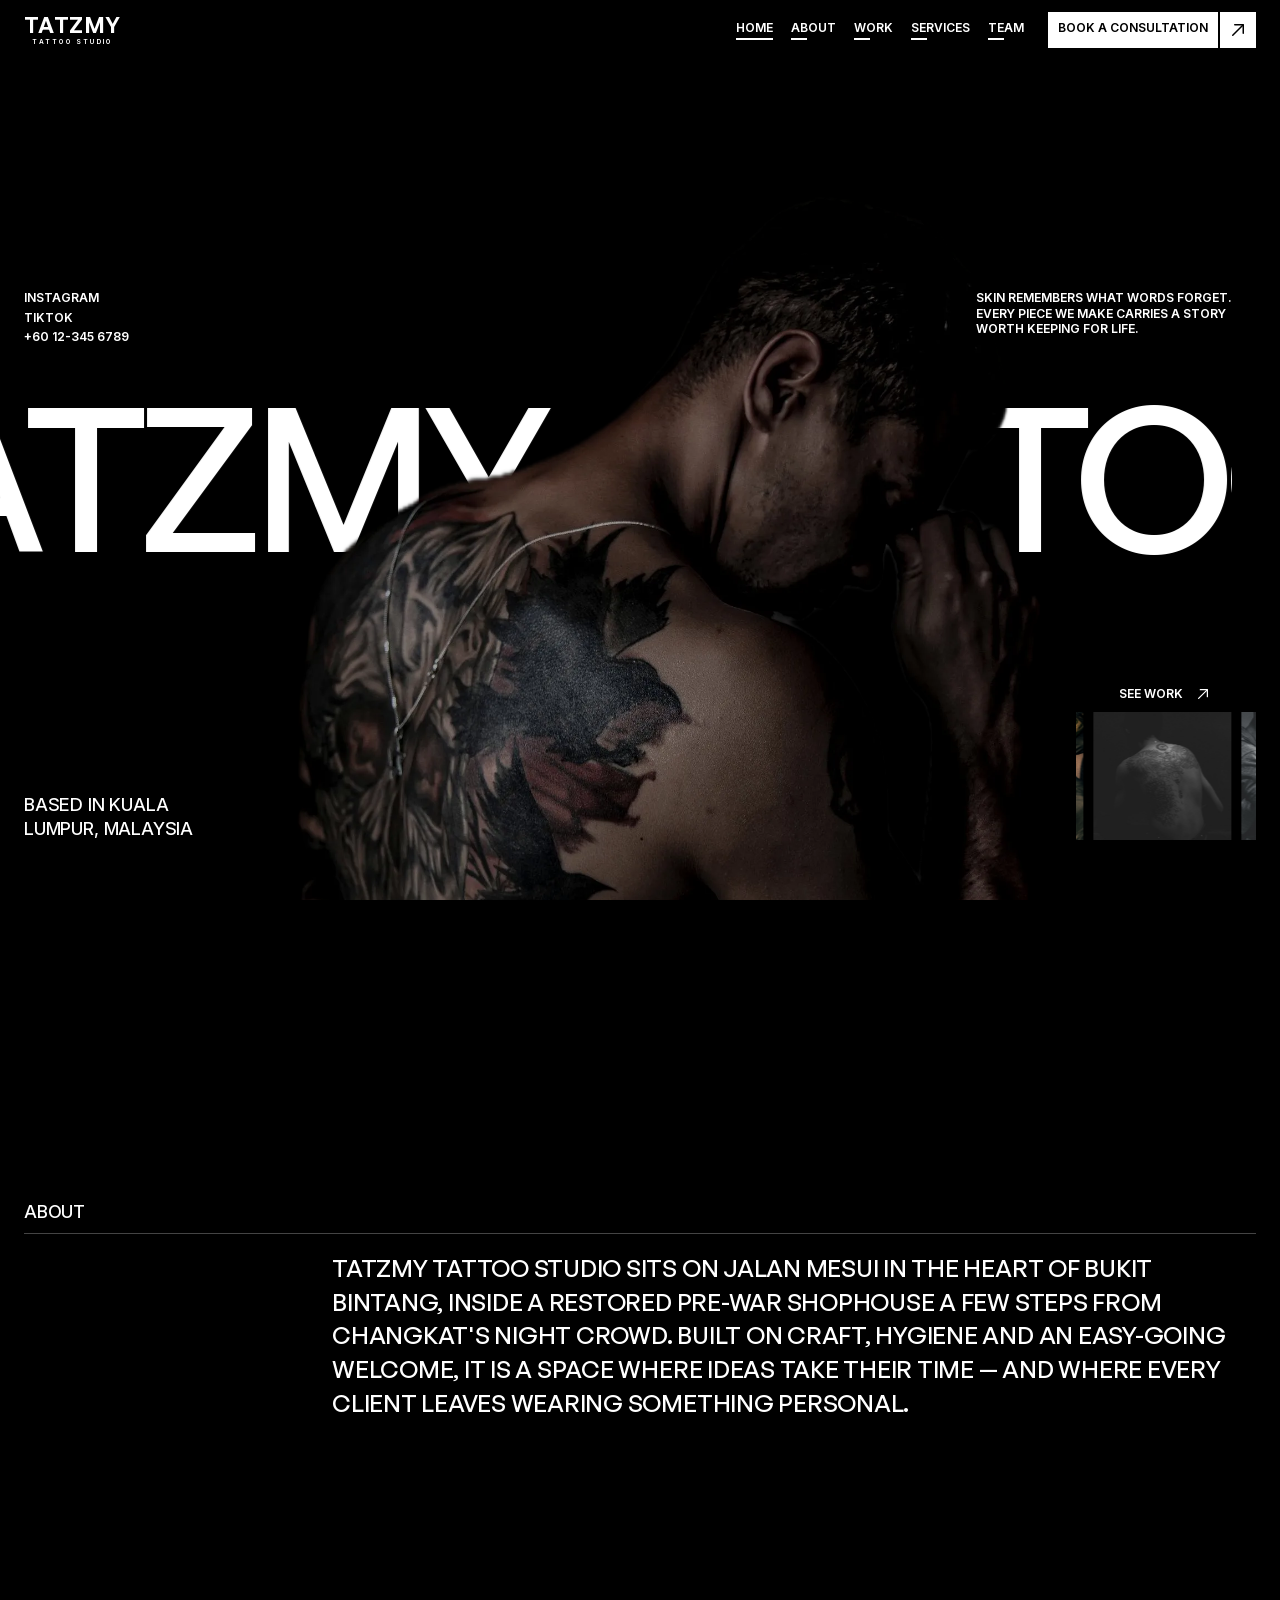
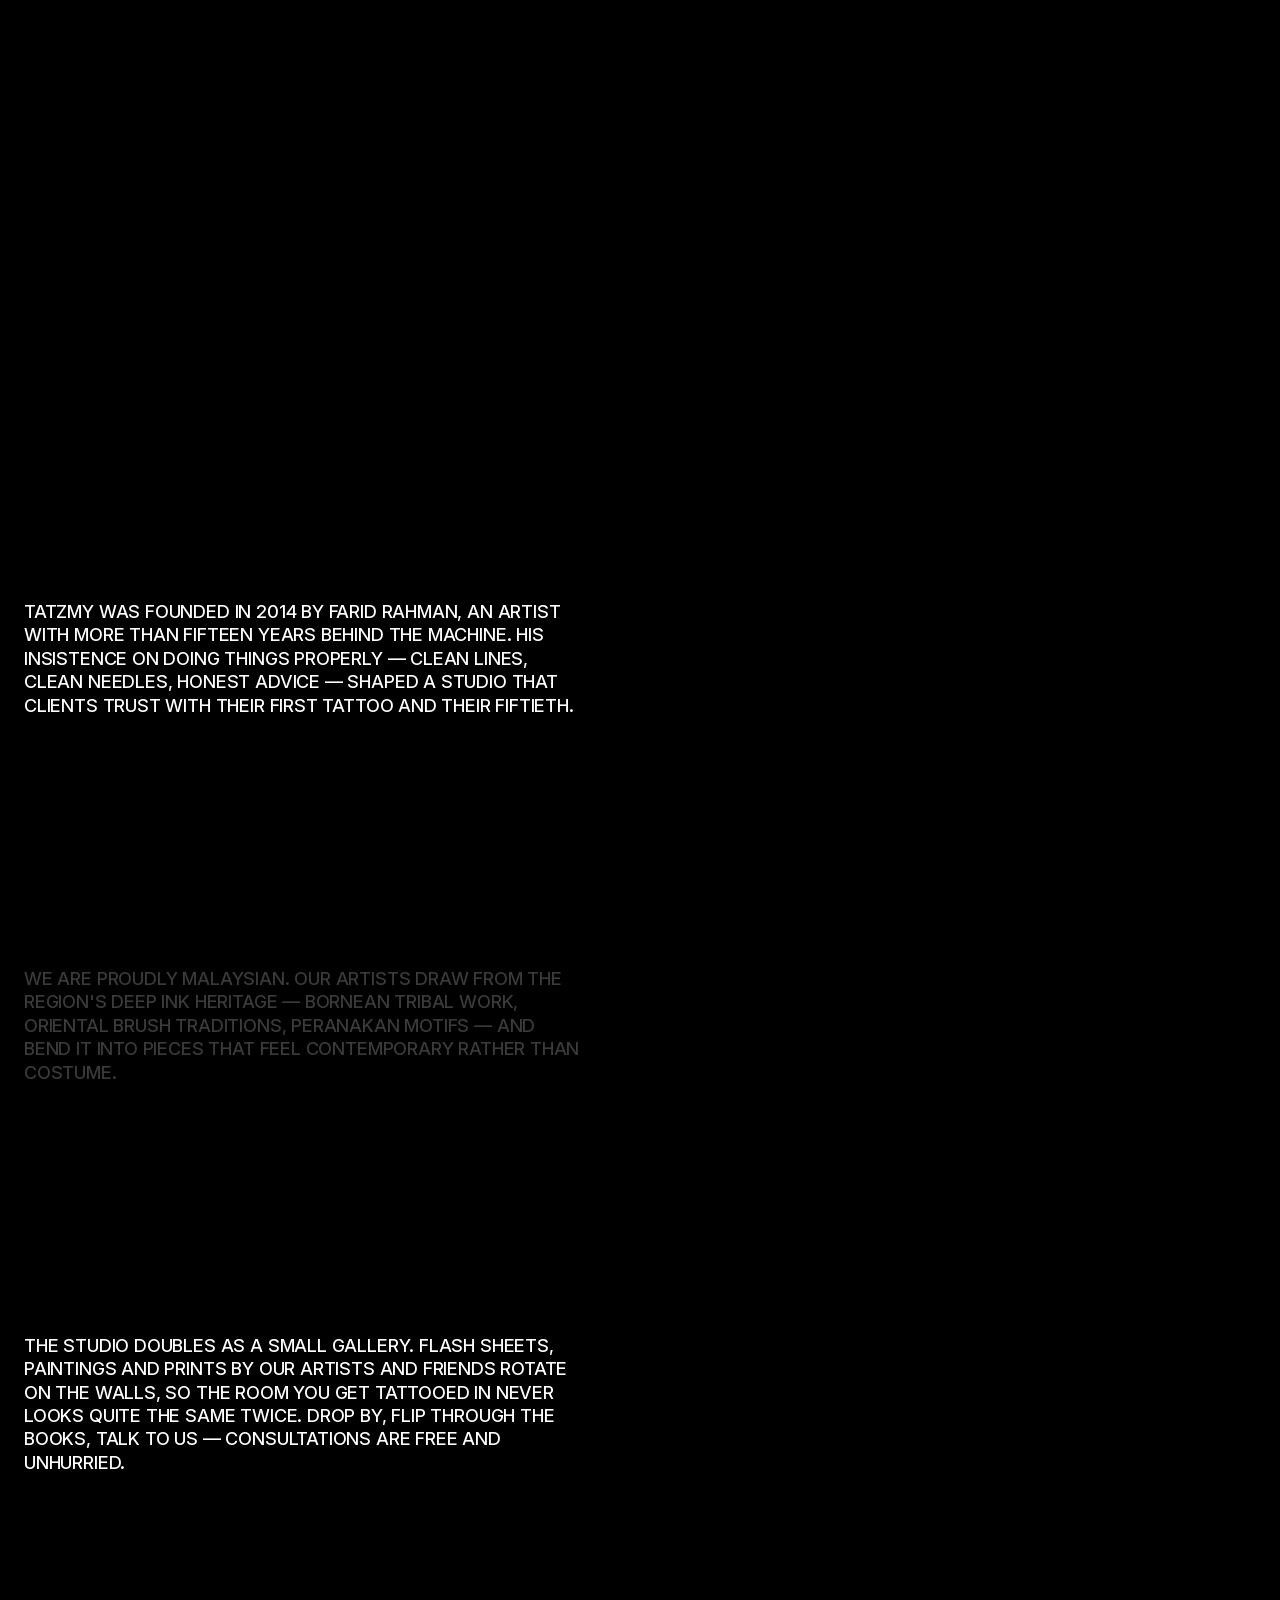
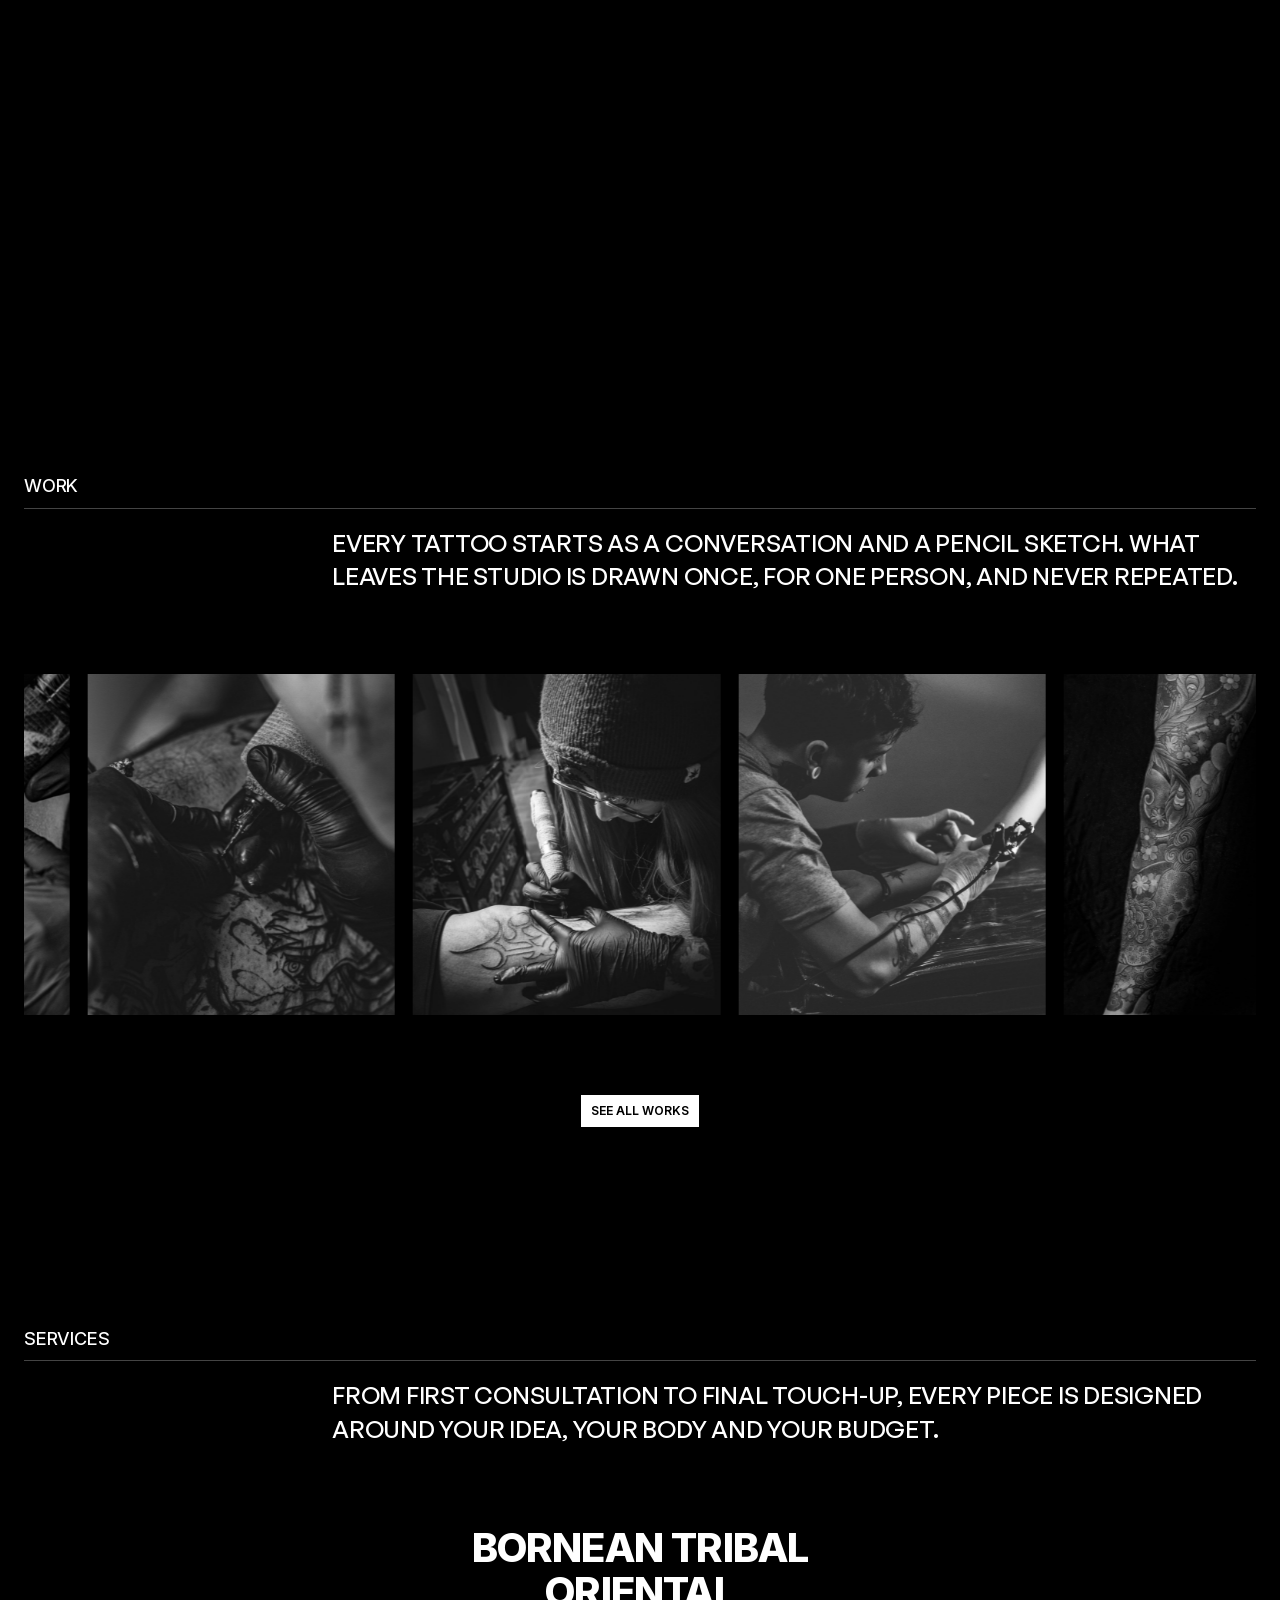
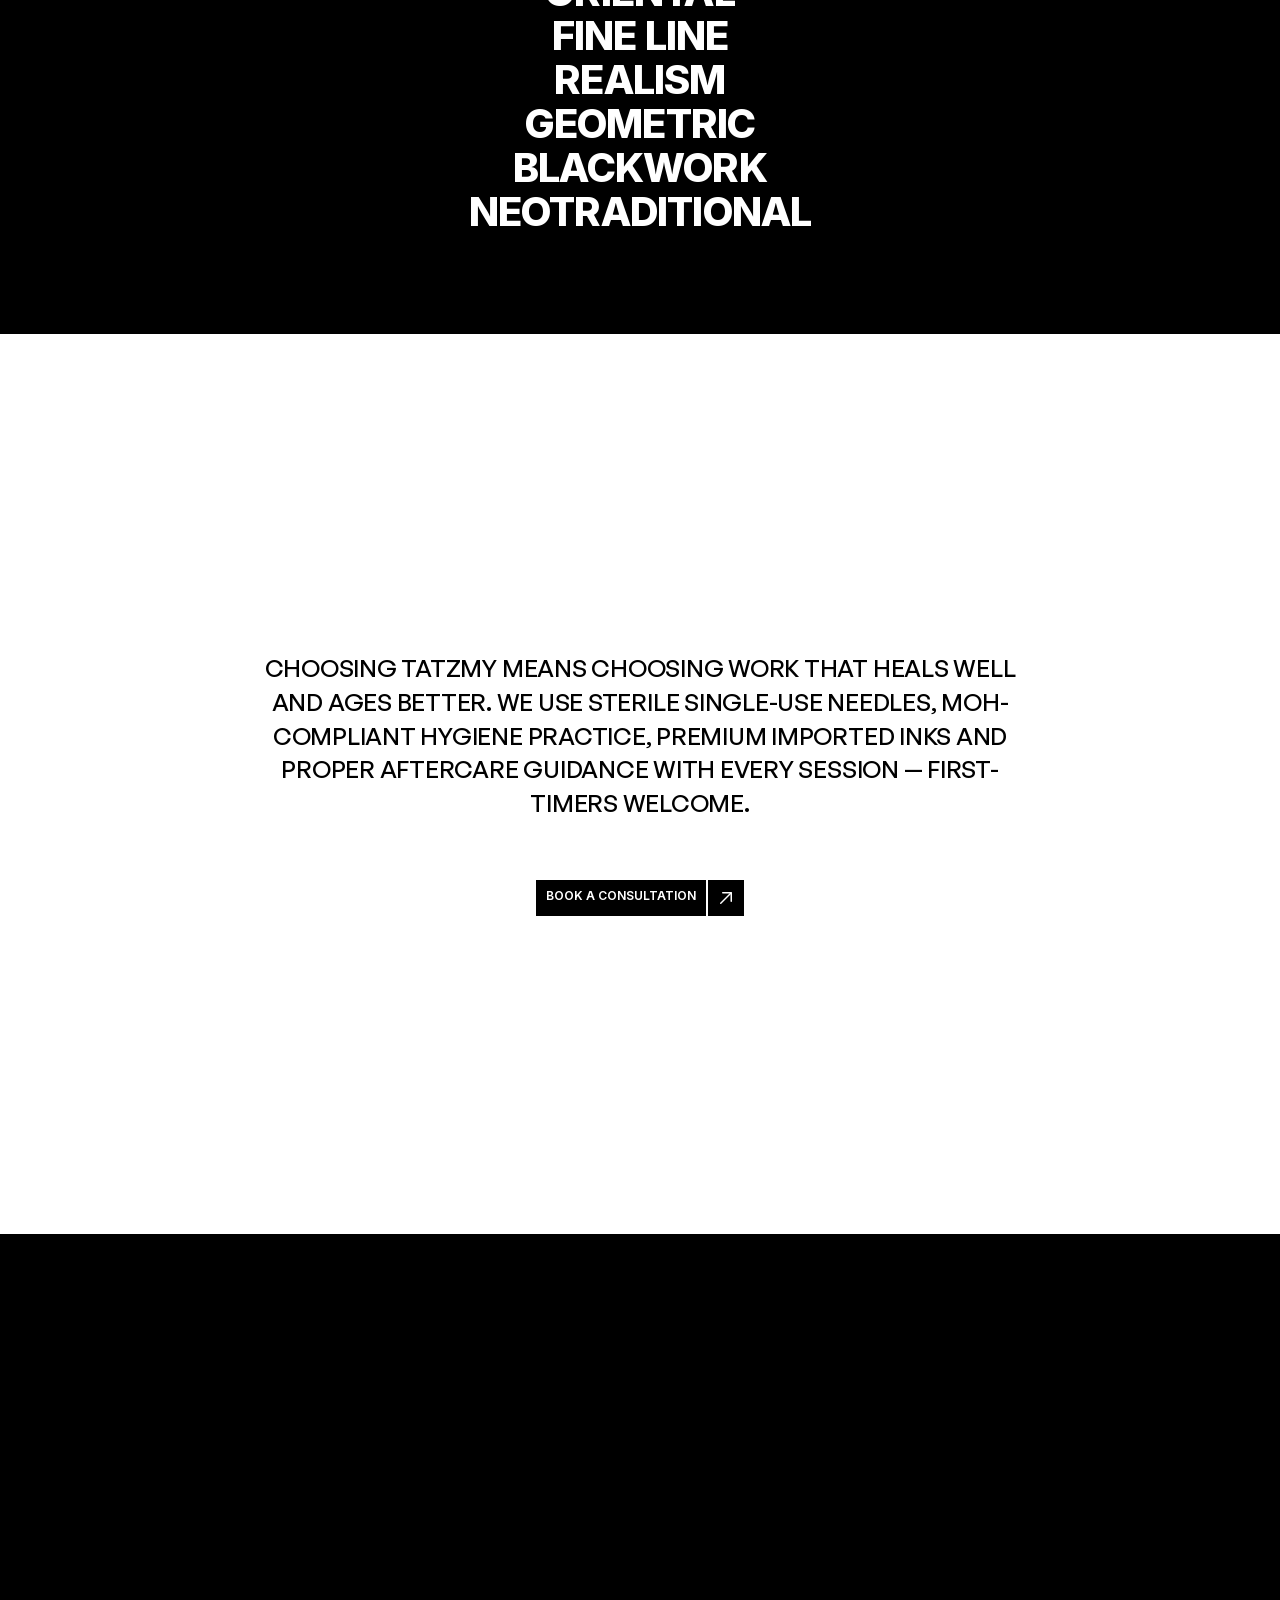
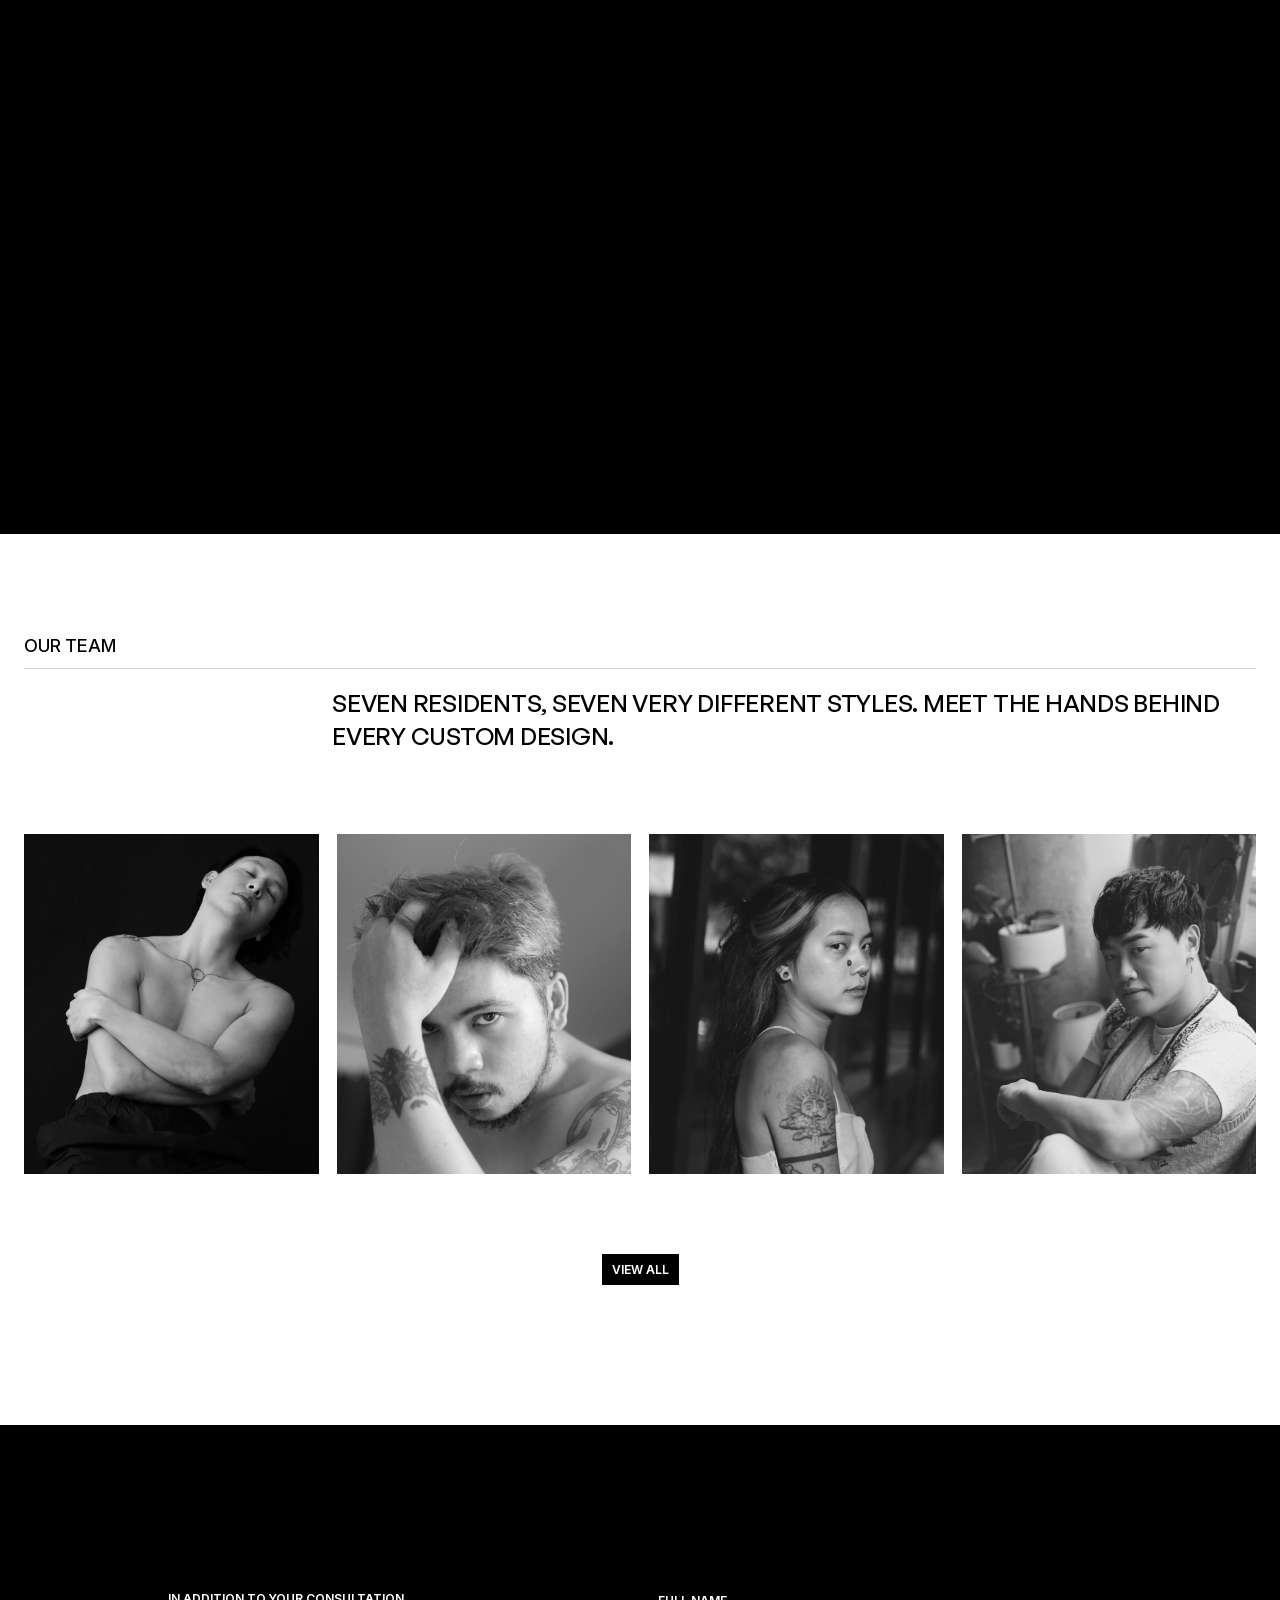
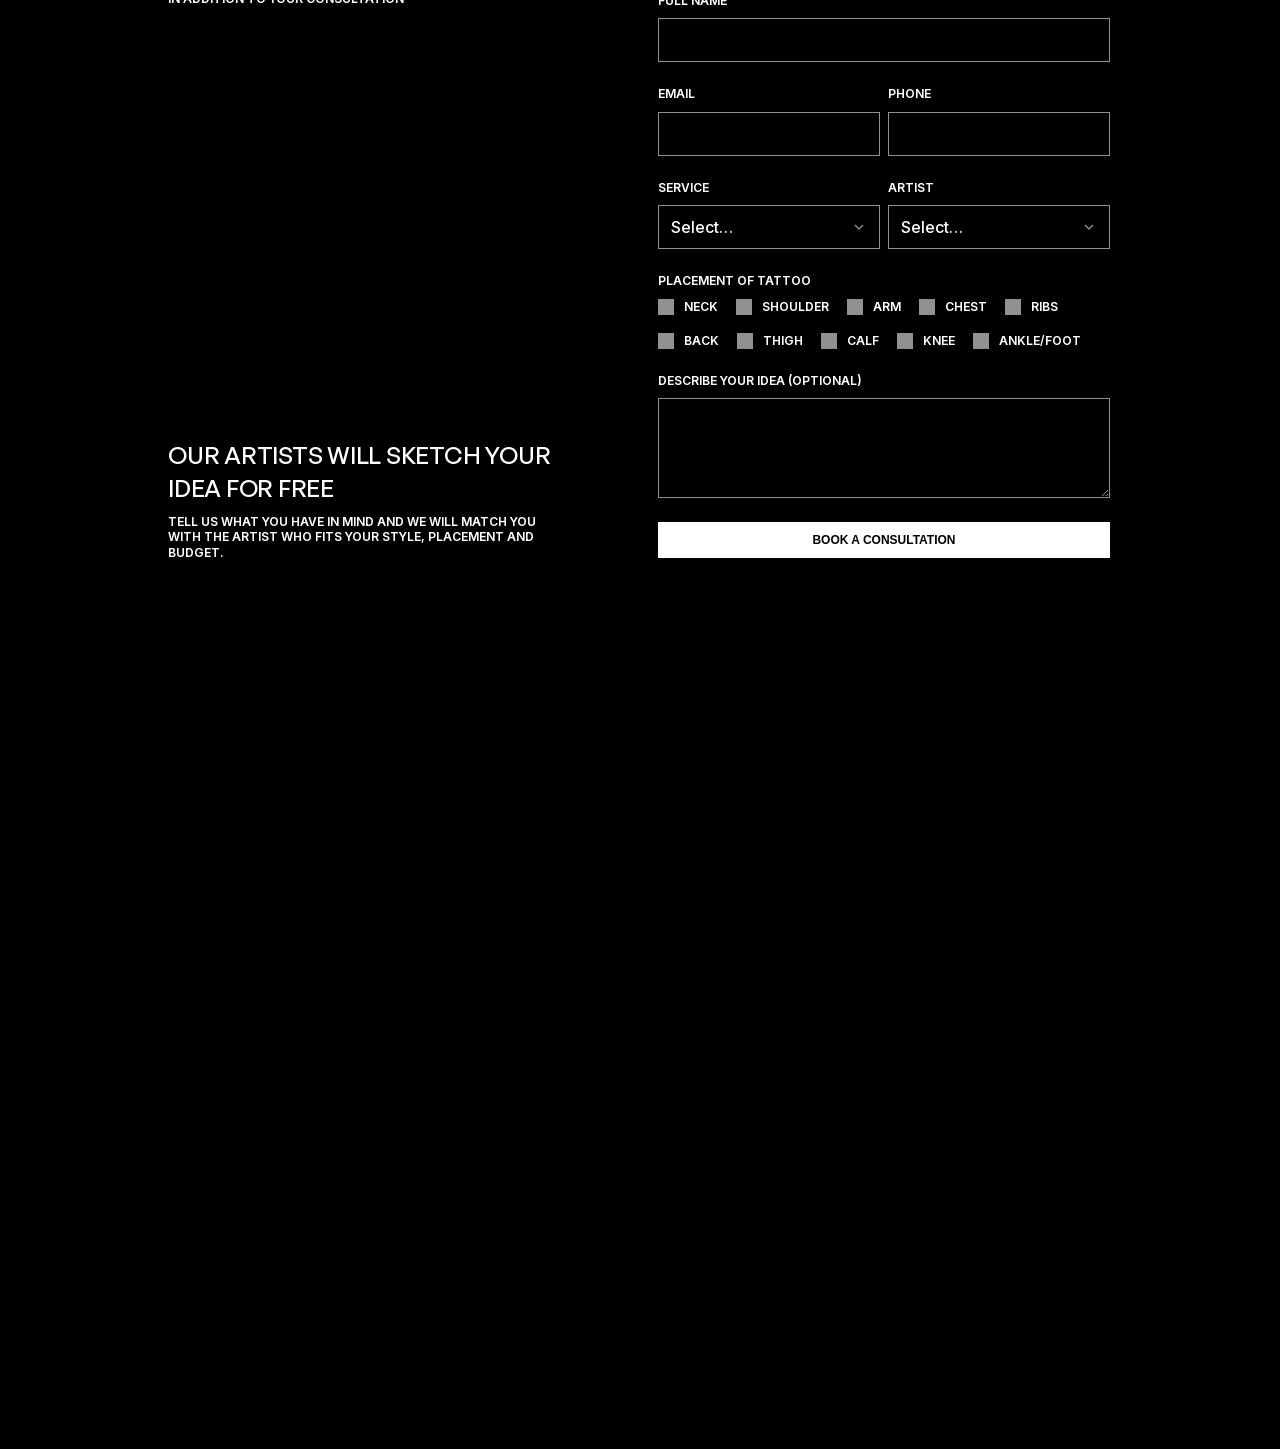
==== commit e4010094: "Interaction amendments: rolling buttons, scroll-lit about images, white flow, footer reveal fix - Ro" ====
--- a/index.html
+++ b/index.html
@@ -109,7 +109,7 @@
   <div class="cta-trigger"></div>
 </section>
 
-<section class="section" style="padding-bottom:140px">
+<section class="section sec-white" style="padding-bottom:140px">
   <div class="inner">
     <div class="sec-head appear"><div class="lbl-row"><h2 class="t-body">Our team</h2></div><div class="sub-row"><p class="t-sub sub">Seven residents, seven very different styles. Meet the hands behind every custom design.</p></div></div>
     <div class="team-home-grid appear"><a href="team/farid/index.html" class="team-card ">
--- a/assets/css/style.css
+++ b/assets/css/style.css
@@ -51,11 +51,12 @@
 ul { list-style: none; }
 ::selection { background: var(--white); color: var(--black); }
 
-/* page wrapper: sections ride above the fixed footer */
+/* page wrapper: sections ride above the fixed footer.
+   No background here — the bottom padding must stay transparent so the
+   fixed footer shows through the reveal window; each section paints its own. */
 .page {
   position: relative;
   z-index: 1;
-  background: var(--black);
   display: flex;
   flex-direction: column;
   min-height: 100vh;
@@ -227,6 +228,13 @@
 .btn-pill .ico .a1, .btn-pill .ico .a2 { transition: transform 0.45s var(--ease-spring); }
 .btn-pill:hover .ico .a1 { transform: translate(30px, -30px); }
 .btn-pill:hover .ico .a2 { transform: translate(0, 0); }
+
+/* text roll: label rolls up on hover, rolls back down on release
+   (markup injected by main.js into pills, nav links, submit buttons) */
+.roll { position: relative; display: inline-block; overflow: clip; vertical-align: top; }
+.roll .roll-line { display: block; white-space: nowrap; transition: transform .5s var(--ease-spring); }
+.roll .roll-line + .roll-line { position: absolute; top: 100%; left: 0; }
+.roll-hover:hover .roll .roll-line { transform: translateY(-100%); }
 
 /* phone header */
 .burger { display: none; }
@@ -470,10 +478,9 @@
   width: 100%; height: 100%;
   object-fit: cover;
   filter: grayscale(1);
-  opacity: 0;
-  transition: opacity 0.5s ease;
-}
-.about-2 .img-sticky img.on { opacity: 0.35; }
+  opacity: 0; /* driven per-frame by main.js: brightens as its paragraph nears centre */
+  will-change: opacity;
+}
 @media (max-width: 809.98px) {
   .about-2 { padding: 0 var(--gutter) 60px; }
   .about-2 .inner { flex-direction: column; gap: 60px; }
@@ -568,8 +575,8 @@
   top: 50%;
   left: 71%;
   transform: translateY(-50%) scale(0.85);
-  width: 156px;
-  height: 214px;
+  width: 200px;
+  height: 274px;
   object-fit: cover;
   opacity: 0;
   transition: opacity .35s ease, transform .45s var(--ease-spring);
@@ -626,6 +633,14 @@
 .cta-scroll.on .frame .btn-pill .ico { background: var(--black); color: var(--white); }
 .cta-scroll.on .frame .btn-pill .ico svg { color: var(--white); }
 
+/* white section — carries the CTA takeover's white through the sections after it */
+.sec-white { background: var(--white); color: var(--black); }
+.sec-white .sec-head .lbl-row { border-bottom-color: #d4d4d4; }
+.sec-white .btn-pill .txt,
+.sec-white .btn-pill .ico { background: var(--black); color: var(--white); }
+.sec-white .btn-pill .ico svg { color: var(--white); }
+.sec-white .team-card { color: var(--white); }
+
 /* ============================================================
    TEAM (home marquee + /team grid + cards)
    ============================================================ */
@@ -670,7 +685,6 @@
   gap: 18px;
 }
 .team-home-grid .team-card { height: 340px; }
-.team-home-grid .team-card:hover .ph { filter: grayscale(1); }
 @media (max-width: 1199.98px) {
   .team-home-grid { grid-template-columns: repeat(3, minmax(50px, 1fr)); }
   .team-home-grid .team-card { height: 360px; }
@@ -703,6 +717,7 @@
   padding: 140px var(--gutter) 100px;
   display: flex;
   justify-content: center;
+  background: var(--black);
 }
 @media (max-width: 809.98px) { .page-hero { padding: 140px var(--gutter) 60px; } }
 .page-hero h2 { opacity: 0; animation: fade-in .6s var(--ease-overshoot) forwards; }
@@ -940,4 +955,4 @@
 }
 
 /* 404 */
-.notfound { min-height: 72vh; display: flex; flex-direction: column; align-items: center; justify-content: center; gap: 32px; padding: 140px var(--gutter) 100px; }
+.notfound { min-height: 72vh; display: flex; flex-direction: column; align-items: center; justify-content: center; gap: 32px; padding: 140px var(--gutter) 100px; background: var(--black); }
